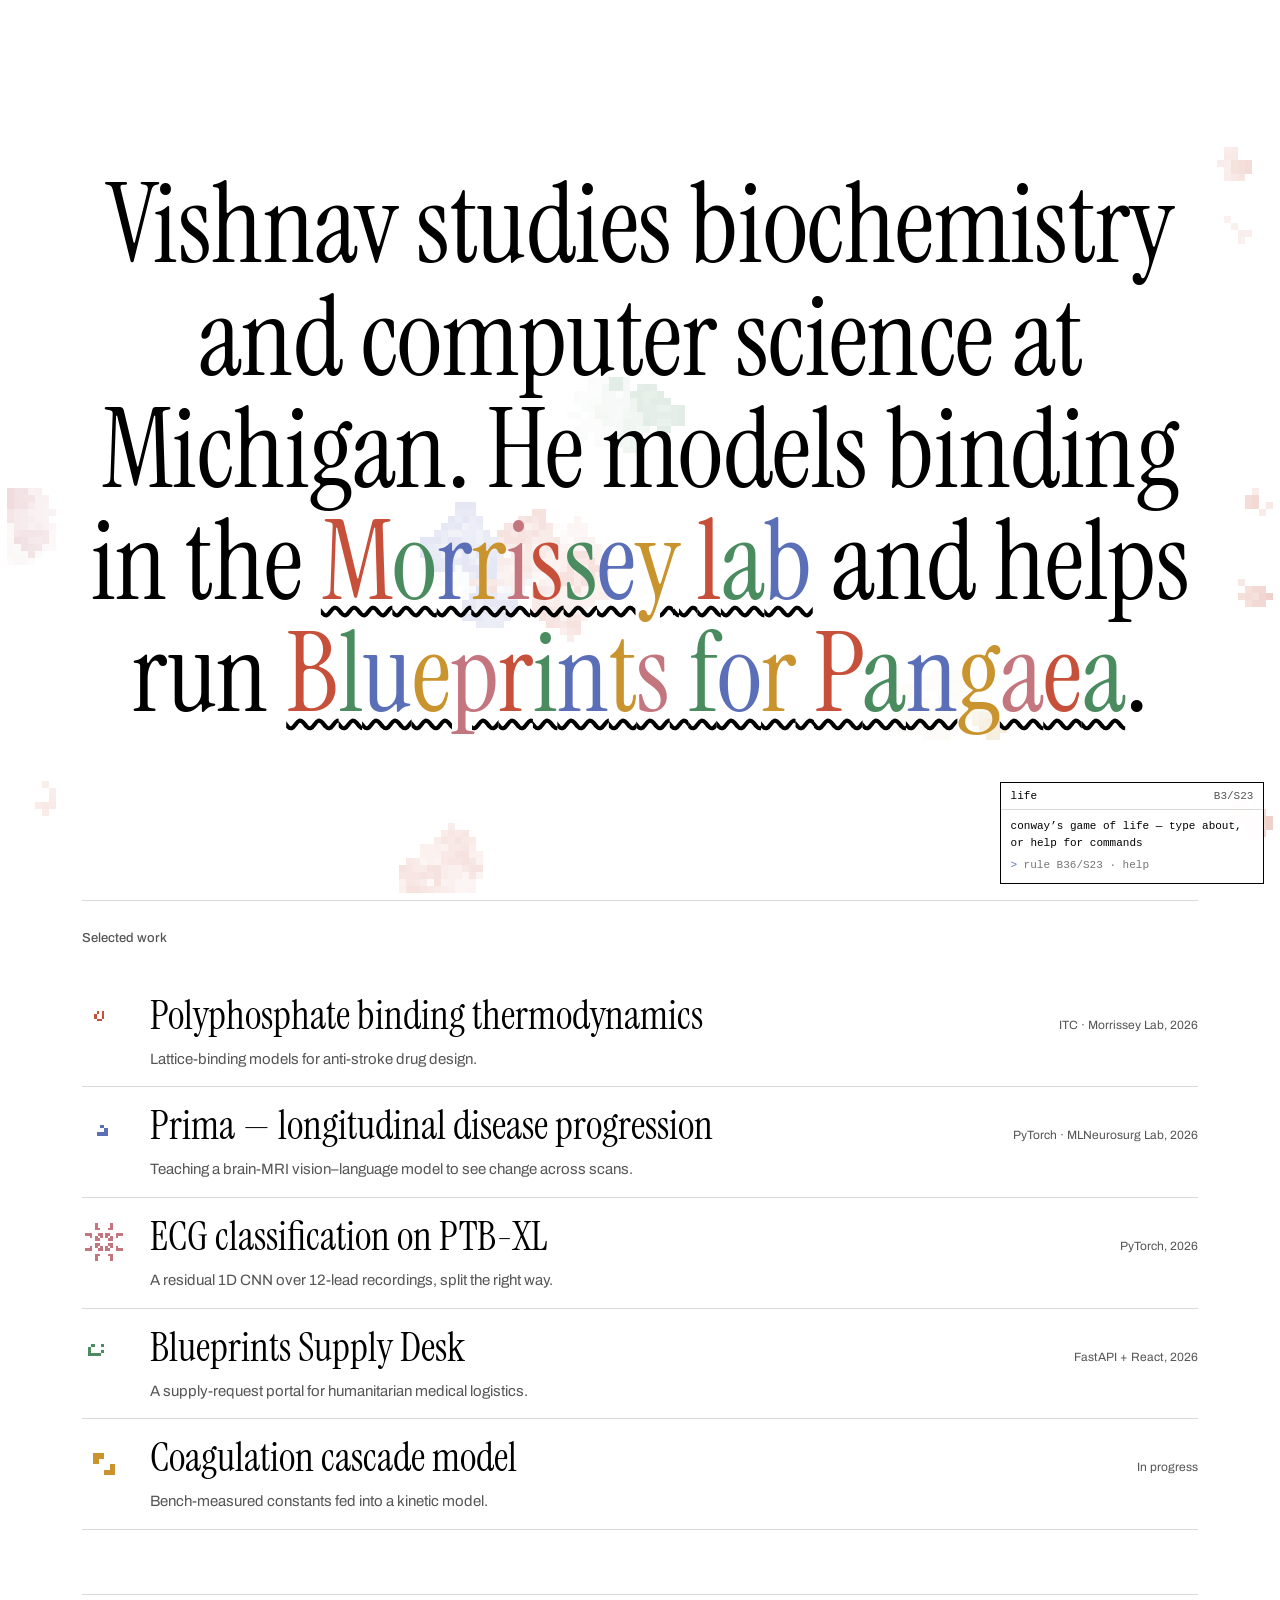
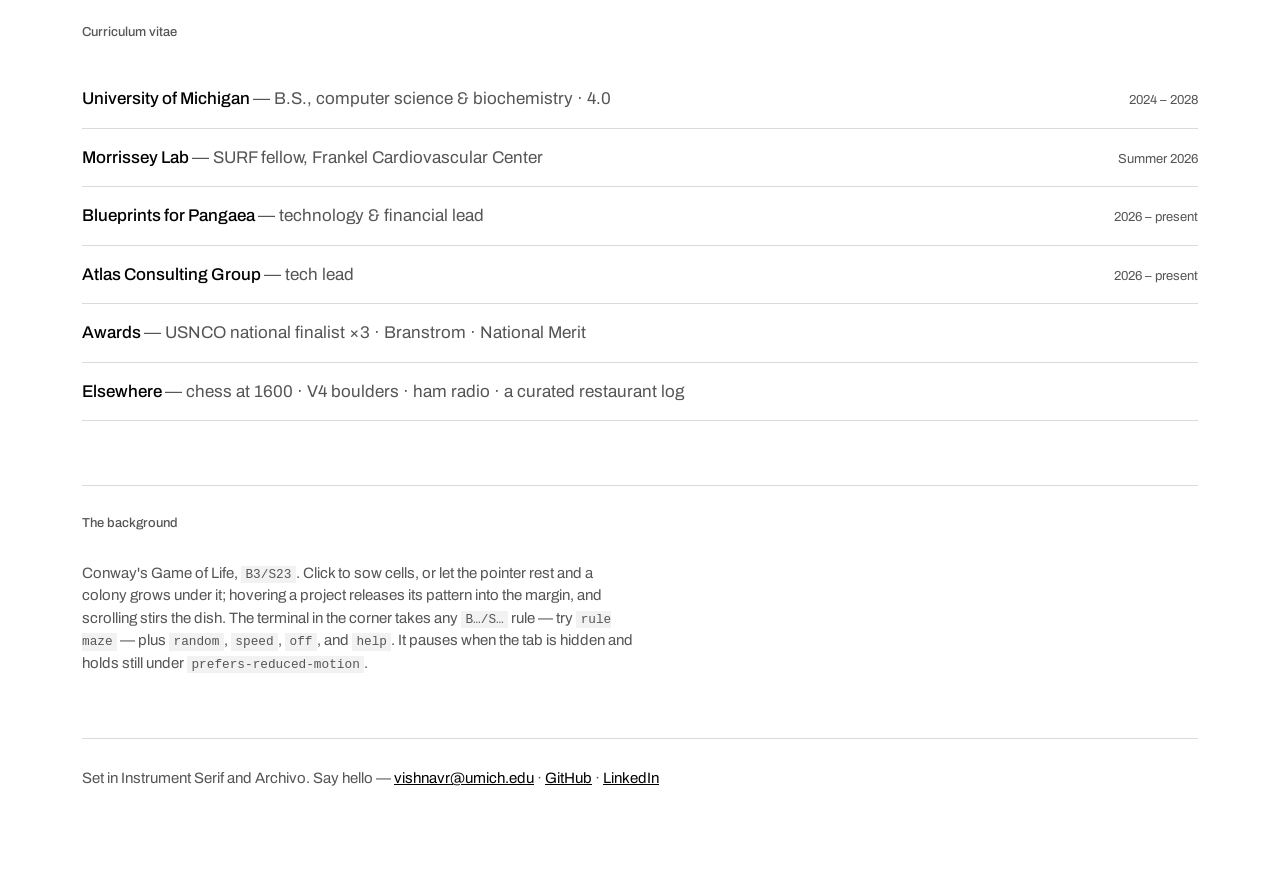
==== index.html @ e55a0949 "Added ✥ as browser icon" ====
<!DOCTYPE html>
<html lang="en">
<head>
<meta charset="utf-8">
<meta name="viewport" content="width=device-width, initial-scale=1">
<title>Vishnav Ramesh</title>
<link rel="icon" href="data:image/svg+xml,%3Csvg xmlns='http://www.w3.org/2000/svg' viewBox='0 0 100 100'%3E%3Ctext x='50' y='50' font-size='88' text-anchor='middle' dominant-baseline='central'%3E%E2%9C%A5%3C/text%3E%3C/svg%3E">
<link rel="preconnect" href="https://fonts.googleapis.com">
<link rel="preconnect" href="https://fonts.gstatic.com" crossorigin>
<link href="https://fonts.googleapis.com/css2?family=Instrument+Serif:ital@0;1&family=Archivo:wght@400;500;600&display=swap" rel="stylesheet">
<style>
  :root{
    --white:#FFFFFF;
    --black:#000000;
    --grey:#555555;
    --rule:#DADADA;

    --c1:#C7503A;
    --c2:#4A8B5F;
    --c3:#5B6FB8;
    --c4:#C9932E;
    --c5:#C4767E;

    --serif:"Instrument Serif",Georgia,serif;
    --sans:"Archivo",Helvetica,Arial,sans-serif;
  }

  *{box-sizing:border-box}
  html{
    -webkit-text-size-adjust:100%;
    scrollbar-width:none;          /* firefox */
    -ms-overflow-style:none;       /* old edge */
  }
  html::-webkit-scrollbar{display:none}  /* chrome, safari */

  body{
    margin:0;
    background:var(--white);
    color:var(--black);
    font-family:var(--sans);
    font-size:16px;
    line-height:1.5;
    -webkit-font-smoothing:antialiased;
  }

  /* game-of-life layer */
  #life{
    position:fixed;
    inset:0;
    width:100%;
    height:100%;
    z-index:0;
    pointer-events:none;
    display:block;
  }

  /* ---------- rule terminal ---------- */
  #term{
    position:fixed;
    right:1rem;
    bottom:1rem;
    z-index:2;
    width:min(16.5rem,calc(100vw - 2rem));
    background:rgba(255,255,255,.94);
    border:1px solid var(--black);
    font-family:ui-monospace,Menlo,Consolas,monospace;
    font-size:.6875rem;
    line-height:1.5;
  }
  #term .tbar{
    display:flex;justify-content:space-between;align-items:center;
    padding:.3rem .6rem;
    border-bottom:1px solid var(--rule);
    color:var(--grey);
    cursor:pointer;
    user-select:none;
  }
  #term .tbar b{font-weight:500;color:var(--black)}
  #term .tbody{padding:.5rem .6rem .6rem}
  #term.min .tbody{display:none}
  #tlog{margin:0 0 .35rem;max-height:6rem;overflow-y:auto;white-space:pre-wrap;word-break:break-word}
  #tlog .in{color:var(--grey)}
  #tlog .err{color:var(--c1)}
  #tlog .ok{color:var(--c2)}
  #term .tline{display:flex;gap:.4rem;align-items:baseline}
  #term .tline .ps{color:var(--c3);flex:none}
  #tin{
    flex:1;min-width:0;
    border:0;outline:0;background:transparent;
    font:inherit;color:var(--black);
    padding:0;
  }

  .wrap{
    position:relative;
    z-index:1;
    max-width:1180px;
    margin:0 auto;
    padding:0 2rem 6rem;
  }

  /* full-height hero: the bio sits centred, work arrives on scroll */
  .hero{
    min-height:100vh;
    min-height:100svh;
    display:flex;
    align-items:center;
    justify-content:center;
    text-align:center;
  }
  .hero .bio{margin:0;max-width:22ch}

  /* ---------- the big paragraph ---------- */

  .bio{
    font-family:var(--serif);
    font-weight:400;
    font-size:clamp(2.9rem,8.6vw,7.25rem);
    line-height:1.02;
    letter-spacing:-0.005em;
    margin:0 0 5rem;
    text-wrap:pretty;
  }

  .rainbow{
    text-decoration:underline;
    text-decoration-style:wavy;
    text-decoration-color:var(--black);
    text-decoration-thickness:from-font;
    text-underline-offset:0.06em;
    color:inherit;
  }
  .rainbow span:nth-child(5n+1){color:var(--c1)}
  .rainbow span:nth-child(5n+2){color:var(--c2)}
  .rainbow span:nth-child(5n+3){color:var(--c3)}
  .rainbow span:nth-child(5n+4){color:var(--c4)}
  .rainbow span:nth-child(5n+5){color:var(--c5)}

  /* ---------- sections ---------- */

  section{
    border-top:1px solid var(--rule);
    padding-top:1.75rem;
    margin-bottom:4rem;
  }
  h2{
    font-weight:500;
    font-size:.8125rem;
    color:var(--grey);
    margin:0 0 1.75rem;
  }

  .work{list-style:none;margin:0;padding:0}
  .work li{
    display:grid;
    grid-template-columns:auto 1fr auto;
    gap:.35rem 1.5rem;
    align-items:baseline;
    padding:1rem 0;
    border-bottom:1px solid var(--rule);
  }
  .glyph{
    grid-row:1/3;
    align-self:start;
    width:44px;height:44px;
    margin-top:.4rem;
    image-rendering:pixelated;
    image-rendering:crisp-edges;
  }
  .work a{
    font-family:var(--serif);
    font-size:clamp(1.5rem,3.4vw,2.5rem);
    line-height:1.12;
    color:var(--black);
    text-decoration:none;
  }
  .work a:hover,.work a:focus-visible{text-decoration:underline}
  .work .meta{font-size:.75rem;color:var(--grey);white-space:nowrap}
  .work p{
    grid-column:2/-1;
    max-width:58ch;
    margin:.3rem 0 0;
    font-size:.9375rem;
    color:var(--grey);
  }

  /* ---------- cv ---------- */
  .cv{list-style:none;margin:0;padding:0}
  .cv li{
    display:grid;
    grid-template-columns:1fr auto;
    gap:.1rem 2rem;
    align-items:baseline;
    padding:1rem 0;
    border-bottom:1px solid var(--rule);
  }
  .cv .org{font-size:1.0625rem;font-weight:500}
  .cv .org a{color:var(--black);text-decoration:none}
  .cv .org a:hover,.cv .org a:focus-visible{text-decoration:underline}
  .cv .org em{font-style:normal;font-weight:400;color:var(--grey)}
  .cv .when{font-size:.8125rem;color:var(--grey);white-space:nowrap}
  .cv p{
    grid-column:1/-1;
    max-width:58ch;
    margin:.2rem 0 0;
    font-size:.875rem;
    color:var(--grey);
  }

  .prose{max-width:62ch;margin:1.75rem 0 0;color:var(--grey);font-size:.9375rem}
  .prose p{margin:0 0 .9rem}
  .prose code{
    font-family:ui-monospace,Menlo,Consolas,monospace;
    font-size:.85em;background:rgba(0,0,0,.05);padding:.1em .35em;
  }
  .prose strong{color:var(--black);font-weight:500}

  footer{border-top:1px solid var(--rule);padding-top:1.75rem;font-size:.9375rem;color:var(--grey)}
  footer a{color:var(--black)}
  a:focus-visible{outline:2px solid var(--c3);outline-offset:3px}

  @media (max-width:640px){
    .wrap{padding:2.25rem 1.15rem 4rem}
    .work li{grid-template-columns:auto 1fr}
    .glyph{width:36px;height:36px}
    .cv li{grid-template-columns:1fr}
  }
</style>
</head>
<body>

<canvas id="life" aria-hidden="true"></canvas>

<div id="term" role="group" aria-label="Game of Life rule terminal">
  <div class="tbar" id="tbar" title="collapse / expand"><b>life</b><span id="trule">B3/S23</span></div>
  <div class="tbody">
    <div id="tlog" aria-live="polite"></div>
    <div class="tline">
      <span class="ps">&gt;</span>
      <input id="tin" type="text" autocomplete="off" spellcheck="false"
             aria-label="Enter a rule, e.g. B3/S23, or type help" placeholder="rule B36/S23 · help">
    </div>
  </div>
</div>

<div class="wrap">

  <div class="hero">
    <p class="bio">
      Vishnav studies biochemistry and computer science at Michigan.
      He models binding in the
      <a class="rainbow" href="https://tf7.org/" aria-label="Morrissey lab">Morrissey lab</a>
      and helps run
      <a class="rainbow" href="https://www.blueprintsforpangaea.org/" aria-label="Blueprints for Pangaea">Blueprints for Pangaea</a>.
    </p>
  </div>

  <section>
    <h2>Selected work</h2>
    <ul class="work">
      <li>
        <canvas class="glyph" data-pattern="rpentomino" data-color="0" aria-hidden="true"></canvas>
        <a href="#">Polyphosphate binding thermodynamics</a>
        <span class="meta">ITC · Morrissey Lab, 2026</span>
        <p>Lattice-binding models for anti-stroke drug design.</p>
      </li>
      <li>
        <canvas class="glyph" data-pattern="glider" data-color="2" aria-hidden="true"></canvas>
        <a href="#">Prima — longitudinal disease progression</a>
        <span class="meta">PyTorch · MLNeurosurg Lab, 2026</span>
        <p>Teaching a brain-MRI vision–language model to see change across scans.</p>
      </li>
      <li>
        <canvas class="glyph" data-pattern="pulsar" data-color="4" aria-hidden="true"></canvas>
        <a href="#">ECG classification on PTB-XL</a>
        <span class="meta">PyTorch, 2026</span>
        <p>A residual 1D CNN over 12-lead recordings, split the right way.</p>
      </li>
      <li>
        <canvas class="glyph" data-pattern="lwss" data-color="1" aria-hidden="true"></canvas>
        <a href="#">Blueprints Supply Desk</a>
        <span class="meta">FastAPI + React, 2026</span>
        <p>A supply-request portal for humanitarian medical logistics.</p>
      </li>
      <li>
        <canvas class="glyph" data-pattern="beacon" data-color="3" aria-hidden="true"></canvas>
        <a href="#">Coagulation cascade model</a>
        <span class="meta">In progress</span>
        <p>Bench-measured constants fed into a kinetic model.</p>
      </li>
    </ul>
  </section>

  <section>
    <h2>Curriculum vitae</h2>
    <ul class="cv">
      <li>
        <span class="org">University of Michigan <em>— B.S., computer science &amp; biochemistry · 4.0</em></span>
        <span class="when">2024 – 2028</span>
      </li>
      <li>
        <span class="org"><a href="https://tf7.org/">Morrissey Lab</a> <em>— SURF fellow, Frankel Cardiovascular Center</em></span>
        <span class="when">Summer 2026</span>
      </li>
      <li>
        <span class="org"><a href="https://www.blueprintsforpangaea.org/">Blueprints for Pangaea</a> <em>— technology &amp; financial lead</em></span>
        <span class="when">2026 – present</span>
      </li>
      <li>
        <span class="org">Atlas Consulting Group <em>— tech lead</em></span>
        <span class="when">2026 – present</span>
      </li>
      <li>
        <span class="org">Awards <em>— USNCO national finalist ×3 · Branstrom · National Merit</em></span>
        <span class="when"></span>
      </li>
      <li>
        <span class="org">Elsewhere <em>— chess at 1600 · V4 boulders · ham radio · a curated restaurant log</em></span>
        <span class="when"></span>
      </li>
    </ul>
  </section>

  <section>
    <h2>The background</h2>
    <div class="prose">
      <p>
        Conway's Game of Life, <code>B3/S23</code>. Click to sow cells, or
        let the pointer rest and a colony grows under it; hovering a
        project releases its pattern into the margin, and scrolling stirs
        the dish. The terminal in the corner takes any
        <code>B&hellip;/S&hellip;</code> rule — try <code>rule maze</code> —
        plus <code>random</code>, <code>speed</code>, <code>off</code>,
        and <code>help</code>. It pauses when the tab is hidden and holds
        still under <code>prefers-reduced-motion</code>.
      </p>
    </div>
  </section>

  <footer>
    Set in Instrument Serif and Archivo. Say hello —
    <a href="mailto:vishnavr@umich.edu">vishnavr@umich.edu</a> ·
    <a href="https://github.com/VishnavRamesh">GitHub</a> ·
    <a href="https://linkedin.com/in/vishnavramesh">LinkedIn</a>
  </footer>

</div>

<script>
  /* per-letter colouring, screen-reader safe */
  document.querySelectorAll('.rainbow').forEach(function (el) {
    var text = el.textContent.trim().replace(/\s+/g, ' ');
    if (!el.getAttribute('aria-label')) el.setAttribute('aria-label', text);
    var frag = document.createDocumentFragment();
    for (var i = 0; i < text.length; i++) {
      var s = document.createElement('span');
      s.setAttribute('aria-hidden', 'true');
      s.textContent = text[i] === ' ' ? '\u00A0' : text[i];
      frag.appendChild(s);
    }
    el.textContent = '';
    el.appendChild(frag);
  });
</script>

<script>
(function () {
  var canvas = document.getElementById('life');
  var ctx = canvas.getContext('2d', { alpha: false });

  var PALETTE = [
    [199, 80, 58],   // brick
    [74, 139, 95],   // moss
    [91, 111, 184],  // dusty blue
    [201, 147, 46],  // ochre
    [196, 118, 126]  // rose
  ];

  var STRENGTH = 0.72;      // how far from white a live cell goes
  var FADE = 0.90;          // trail decay per generation
  var TARGET_CELLS = 26000; // caps CPU on big screens
  var GEN_MS = 90;          // ms per generation (speed command changes this)

  var reduce = window.matchMedia('(prefers-reduced-motion: reduce)').matches;

  // rule as bitmasks over neighbour counts 0–8
  var birth = 0, survive = 0, ruleName = 'B3/S23';
  function setRule(b, s, name) { birth = b; survive = s; ruleName = name; }
  setRule(1 << 3, (1 << 2) | (1 << 3), 'B3/S23');

  var W, H, N, cell;
  var grid, next, col, colNext, heat;   // heat = fading trail intensity
  var calm;                             // per-column dimming behind the text
  var off, octx, img, data;
  var colorIdx = 0, lastCycle = 0, pointerDown = false;
  var running = false, paused = false, bgOn = true, raf = 0, lastGen = 0, lastAmbient = 0;
  var lastInput = performance.now();    // idle → the dish settles
  var lastX = -1, lastY = -1, lastMoveT = 0, lastDwell = 0, overTerm = false, inPage = false;

  function alloc() {
    var w = window.innerWidth, h = window.innerHeight;
    cell = Math.max(7, Math.ceil(Math.sqrt((w * h) / TARGET_CELLS)));
    W = Math.ceil(w / cell); H = Math.ceil(h / cell); N = W * H;
    canvas.width = w; canvas.height = h;

    grid = new Uint8Array(N); next = new Uint8Array(N);
    col = new Uint8Array(N); colNext = new Uint8Array(N);
    heat = new Float32Array(N);

    off = document.createElement('canvas'); off.width = W; off.height = H;
    octx = off.getContext('2d');
    img = octx.createImageData(W, H); data = img.data;

    // calm zone: dim the sim behind the text column (plus a generous apron
    // past its edges, so the glyphs and titles sit on near-white),
    // full strength only out in the margins
    calm = new Float32Array(W);
    var colW = Math.min(w, 1180) + 340, left = (w - colW) / 2, right = left + colW, fade = 180;
    for (var cx = 0; cx < W; cx++) {
      var px = (cx + 0.5) * cell;
      var t = 0;
      if (px > left && px < right) {
        t = Math.min((px - left) / fade, (right - px) / fade, 1);
        t = t * t * (3 - 2 * t);
      }
      calm[cx] = 1 - t * 0.78;   // 22% of full strength behind the column — clicks still show
    }

    // a few opening colonies, one per colour
    for (var i = 0; i < 6; i++) {
      seed(Math.random() * W, Math.random() * H, 5, i % PALETTE.length, 0.55);
    }
  }

  function seed(cx, cy, r, ci, density) {
    var r2 = r * r;
    var x0 = Math.max(1, Math.floor(cx - r)), x1 = Math.min(W - 2, Math.ceil(cx + r));
    var y0 = Math.max(1, Math.floor(cy - r)), y1 = Math.min(H - 2, Math.ceil(cy + r));
    for (var y = y0; y <= y1; y++) {
      for (var x = x0; x <= x1; x++) {
        var dx = x - cx, dy = y - cy;
        if (dx * dx + dy * dy <= r2 && Math.random() < density) {
          var i = y * W + x;
          grid[i] = 1; col[i] = ci; heat[i] = 1;
        }
      }
    }
  }

  function randomize(density) {
    for (var i = 0; i < N; i++) {
      if (Math.random() < density) {
        grid[i] = 1; col[i] = (Math.random() * PALETTE.length) | 0; heat[i] = 1;
      } else {
        grid[i] = 0;
      }
    }
  }

  function clearGrid() {
    grid.fill(0); heat.fill(0);
  }

  function step() {
    var x, y, i, n;
    for (y = 1; y < H - 1; y++) {
      for (x = 1; x < W - 1; x++) {
        i = y * W + x;
        n = grid[i - 1] + grid[i + 1] + grid[i - W] + grid[i + W]
          + grid[i - W - 1] + grid[i - W + 1] + grid[i + W - 1] + grid[i + W + 1];

        if (grid[i]) {
          next[i] = (survive >> n) & 1;
          colNext[i] = col[i];
        } else if ((birth >> n) & 1) {
          next[i] = 1;
          // newborn inherits a live neighbour's colour (first found, rotating start)
          var c = col[i];
          if (grid[i - 1]) c = col[i - 1];
          else if (grid[i + 1]) c = col[i + 1];
          else if (grid[i - W]) c = col[i - W];
          else if (grid[i + W]) c = col[i + W];
          else if (grid[i - W - 1]) c = col[i - W - 1];
          else if (grid[i - W + 1]) c = col[i - W + 1];
          else if (grid[i + W - 1]) c = col[i + W - 1];
          else if (grid[i + W + 1]) c = col[i + W + 1];
          colNext[i] = c;
        } else {
          next[i] = 0;
          colNext[i] = col[i];
        }
      }
    }
    var t;
    t = grid; grid = next; next = t;
    t = col; col = colNext; colNext = t;
    for (var k = 0; k < N; k++) heat[k] = grid[k] ? 1 : heat[k] * FADE;
  }

  function render() {
    for (var i = 0, p = 0, x = 0; i < N; i++, p += 4, x++) {
      if (x === W) x = 0;
      var s = heat[i];
      s = (s < 0.04 ? 0 : s) * STRENGTH * calm[x];
      var c = PALETTE[col[i]];
      data[p]     = 255 + (c[0] - 255) * s;
      data[p + 1] = 255 + (c[1] - 255) * s;
      data[p + 2] = 255 + (c[2] - 255) * s;
      data[p + 3] = 255;
    }
    octx.putImageData(img, 0, 0);
    ctx.imageSmoothingEnabled = false;
    ctx.drawImage(off, 0, 0, canvas.width, canvas.height);
  }

  function loop(now) {
    if (!running) return;
    // hover-dwell: pointer resting in one spot sows a small colony
    if (inPage && !overTerm && !reduce && bgOn && lastX >= 0 &&
        now - lastMoveT > 650 && now - lastDwell > 900) {
      lastDwell = now;
      seed(lastX / cell, lastY / cell, 2.6, colorIdx, 0.55);
      lastInput = now;
    }

    if (now - lastGen >= GEN_MS) {
      lastGen = now;
      if (!paused) {
        step();
        // ambient reseeding only while someone is actually around;
        // after ~30s idle the dish settles into still lifes and gliders
        if (now - lastAmbient > 7000 && now - lastInput < 30000) {
          lastAmbient = now;
          seed(Math.random() * W, Math.random() * H, 4, colorIdx, 0.55);
          colorIdx = (colorIdx + 1) % PALETTE.length;
        }
      }
      render();
    }
    raf = requestAnimationFrame(loop);
  }

  function start() {
    if (running || reduce || !bgOn) return;
    running = true; raf = requestAnimationFrame(loop);
  }
  function stop() { running = false; cancelAnimationFrame(raf); }

  function still() {
    for (var i = 0; i < 300; i++) step();
    render();
  }

  // ---------- pointer interaction ----------
  // moving the pointer sows nothing; cells appear on click, while dragging,
  // or when the pointer rests in one place (dwell, handled in loop)
  window.addEventListener('pointermove', function (e) {
    var now = performance.now();
    inPage = true;
    overTerm = !!(e.target.closest && e.target.closest('#term'));
    var moved = Math.abs(e.clientX - lastX) > 24 || Math.abs(e.clientY - lastY) > 24;
    if (moved) { lastX = e.clientX; lastY = e.clientY; lastMoveT = now; }
    if (reduce || !bgOn) return;
    if (pointerDown) {
      if (now - lastCycle > 1800) { colorIdx = (colorIdx + 1) % PALETTE.length; lastCycle = now; }
      seed(e.clientX / cell, e.clientY / cell, 3.2, colorIdx, 0.5);
      lastInput = now;
    }
  }, { passive: true });

  window.addEventListener('pointerdown', function (e) {
    if (e.target.closest && e.target.closest('#term')) return;
    pointerDown = true;
    lastInput = lastCycle = performance.now();
    if (reduce || !bgOn) return;
    colorIdx = (colorIdx + 1) % PALETTE.length;
    seed(e.clientX / cell, e.clientY / cell, 4, colorIdx, 0.6);
  }, { passive: true });
  window.addEventListener('pointerup', function () { pointerDown = false; }, { passive: true });
  window.addEventListener('pointercancel', function () { pointerDown = false; }, { passive: true });
  document.addEventListener('pointerleave', function () { inPage = false; }, { passive: true });

  // scrolling stirs the dish: every ~140px of travel sows a couple of
  // colonies in the margins, so moving through the page leaves a wake
  var lastSY = window.scrollY, scrollAcc = 0;
  window.addEventListener('scroll', function () {
    var dy = window.scrollY - lastSY;
    lastSY = window.scrollY;
    if (reduce || !bgOn) return;
    scrollAcc += Math.abs(dy);
    if (scrollAcc < 140) return;
    scrollAcc = 0;
    lastInput = performance.now();
    var w = canvas.width, m = (w - Math.min(w, 1180)) / 2;
    for (var s = 0; s < 2; s++) {
      var leftSide = Math.random() < 0.5;
      var span = Math.max(50, m * 0.5);   // outer half of the margin, past the calm apron
      var x = leftSide ? 10 + Math.random() * span : w - 10 - Math.random() * span;
      seed(x / cell, Math.random() * canvas.height / cell, 2.2, colorIdx, 0.5);
    }
    if (Math.random() < 0.25) colorIdx = (colorIdx + 1) % PALETTE.length;
  }, { passive: true });

  document.addEventListener('visibilitychange', function () {
    if (document.hidden) stop(); else start();
  });

  var lastW = 0, lastH = 0, rt;
  window.addEventListener('resize', function () {
    clearTimeout(rt);
    rt = setTimeout(function () {
      var w = window.innerWidth, h = window.innerHeight;
      // ignore mobile address-bar jitter
      if (Math.abs(w - lastW) < 4 && Math.abs(h - lastH) < 160) return;
      lastW = w; lastH = h;
      alloc();
      if (reduce) still();
    }, 150);
  });

  // ---------- terminal ----------
  var term = document.getElementById('term');
  var tbar = document.getElementById('tbar');
  var tlog = document.getElementById('tlog');
  var tin = document.getElementById('tin');
  var trule = document.getElementById('trule');

  function log(msg, cls) {
    var d = document.createElement('div');
    if (cls) d.className = cls;
    d.textContent = msg;
    tlog.appendChild(d);
    while (tlog.children.length > 40) tlog.removeChild(tlog.firstChild);
    tlog.scrollTop = tlog.scrollHeight;
  }

  // accepts "B3/S23", "b36/s23", "3/23" (S/B Life-style), or bare "B2/S"
  function parseRule(str) {
    var m = /^b(\d*)\/s(\d*)$/i.exec(str) ;
    var bs, ss;
    if (m) { bs = m[1]; ss = m[2]; }
    else {
      m = /^(\d*)\/(\d*)$/.exec(str); // survival/birth shorthand, e.g. 23/3
      if (!m) return null;
      ss = m[1]; bs = m[2];
    }
    if (!bs && !ss) return null;
    var b = 0, s = 0, i;
    for (i = 0; i < bs.length; i++) b |= 1 << +bs[i];
    for (i = 0; i < ss.length; i++) s |= 1 << +ss[i];
    if (b & 1) return null; // B0 would flood instantly; politely refuse
    return { b: b, s: s, name: 'B' + bs + '/S' + ss.toUpperCase() };
  }

  var KNOWN = {
    life: 'B3/S23', conway: 'B3/S23', highlife: 'B36/S23',
    seeds: 'B2/S', maze: 'B3/S12345', mazectric: 'B3/S1234',
    daynight: 'B3678/S34678', 'day&night': 'B3678/S34678',
    coral: 'B3/S45678', anneal: 'B4678/S35678', diamoeba: 'B35678/S5678',
    '2x2': 'B36/S125', move: 'B368/S245', stains: 'B3678/S235678'
  };

  function run(input) {
    var parts = input.trim().split(/\s+/);
    var cmd = (parts[0] || '').toLowerCase();
    if (!cmd) return;
    lastInput = performance.now();
    log('> ' + input, 'in');

    if (cmd === 'help') {
      log('about         what is this background?');
      log('rule B3/S23   set birth/survival counts');
      log('rule highlife named: ' + Object.keys(KNOWN).slice(0, 8).join(', ') + ', …');
      log('random [0-1]  fill grid at density (default .3)');
      log('clear         wipe the grid');
      log('pause / play  freeze / resume');
      log('speed [ms]    per generation, e.g. speed 40');
      log('off / on      background away / back');
      return;
    }
    if (cmd === 'about' || cmd === 'info') {
      log('conway’s game of life (1970): each cell looks at its');
      log('eight neighbours. dead + exactly 3 alive → born; alive');
      log('with 2 or 3 → survives; otherwise it dies. B3/S23.');
      log('that rule alone gives gliders, guns, and a computer.');
      log('click (or rest your pointer) to sow cells — newborns');
      log('inherit their parents’ colour, so colonies keep their shade.');
      log('try: rule highlife · rule maze · random .4 · speed 40');
      return;
    }
    if (cmd === 'off') {
      bgOn = false; stop();
      clearGrid();
      ctx.fillStyle = '#fff'; ctx.fillRect(0, 0, canvas.width, canvas.height);
      log('background off — type on to bring it back', 'ok');
      return;
    }
    if (cmd === 'on') {
      if (!bgOn) {
        bgOn = true;
        for (var si = 0; si < 6; si++) seed(Math.random() * W, Math.random() * H, 5, si % PALETTE.length, 0.55);
        if (reduce) still(); else start();
      }
      log('background on', 'ok');
      return;
    }
    if (cmd === 'rule') {
      var arg = (parts[1] || '').toLowerCase();
      var spec = KNOWN[arg] || parts[1] || '';
      var r = parseRule(spec);
      if (!r) { log('cannot parse "' + (parts[1] || '') + '" — try B3/S23 (no B0)', 'err'); return; }
      setRule(r.b, r.s, r.name);
      trule.textContent = ruleName;
      log('rule set to ' + ruleName + (KNOWN[arg] ? ' (' + arg + ')' : ''), 'ok');
      if (reduce) still();
      return;
    }
    // bare rulestring works too: "B36/S23"
    var direct = parseRule(cmd);
    if (direct) { run('rule ' + cmd); tlog.removeChild(tlog.lastChild.previousSibling); return; }

    if (cmd === 'random') {
      var d = Math.min(0.9, Math.max(0.01, parseFloat(parts[1]) || 0.3));
      randomize(d);
      log('randomised at ' + d, 'ok');
      if (reduce) { render(); }
      return;
    }
    if (cmd === 'clear') { clearGrid(); render(); log('cleared', 'ok'); return; }
    if (cmd === 'pause') { paused = true; log('paused — the pointer still sows', 'ok'); return; }
    if (cmd === 'play' || cmd === 'resume') { paused = false; log('running', 'ok'); return; }
    if (cmd === 'speed') {
      var ms = Math.min(1000, Math.max(16, parseInt(parts[1], 10) || 90));
      GEN_MS = ms;
      log(ms + ' ms per generation', 'ok');
      return;
    }
    log('unknown: ' + cmd + ' — try help', 'err');
  }

  tin.addEventListener('keydown', function (e) {
    if (e.key === 'Enter') { run(tin.value); tin.value = ''; }
  });
  tbar.addEventListener('click', function () { term.classList.toggle('min'); });
  log('conway’s game of life — type about, or help for commands');

  // let the project rows stamp their patterns into the dish
  window.lifeBG = {
    stamp: function (cells, ci, clientX, clientY) {
      if (reduce || !bgOn) return;
      var cx = Math.round(clientX / cell), cy = Math.round(clientY / cell);
      for (var k = 0; k < cells.length; k++) {
        var x = cx + cells[k][0], y = cy + cells[k][1];
        if (x > 0 && x < W - 1 && y > 0 && y < H - 1) {
          var i = y * W + x;
          grid[i] = 1; col[i] = ci; heat[i] = 1;
        }
      }
      lastInput = performance.now();
    }
  };

  lastW = window.innerWidth; lastH = window.innerHeight;
  alloc();
  if (reduce) still(); else start();
})();
</script>

<script>
/* project glyphs: each work item gets its own little Life, B3/S23 on a torus */
(function () {
  var PALETTE = ['#C7503A', '#4A8B5F', '#5B6FB8', '#C9932E', '#C4767E'];
  var reduce = window.matchMedia('(prefers-reduced-motion: reduce)').matches;

  // pulsar built from its symmetry rather than typed out
  var pulsar = [];
  [2, 3, 4, 8, 9, 10].forEach(function (a) {
    [0, 5, 7, 12].forEach(function (b) { pulsar.push([a, b], [b, a]); });
  });

  var PATTERNS = {
    glider:     { size: 12, cells: [[1,0],[2,1],[0,2],[1,2],[2,2]] },
    lwss:       { size: 14, cells: [[1,0],[4,0],[0,1],[0,2],[4,2],[0,3],[1,3],[2,3],[3,3]] },
    pulsar:     { size: 17, cells: pulsar, offset: 2 },
    rpentomino: { size: 18, cells: [[1,0],[2,0],[0,1],[1,1],[1,2]], reset: 70 },
    beacon:     { size: 8,  cells: [[0,0],[1,0],[0,1],[3,2],[2,3],[3,3]], offset: 2 }
  };

  var glyphs = [];

  document.querySelectorAll('canvas.glyph').forEach(function (cv) {
    var spec = PATTERNS[cv.dataset.pattern];
    if (!spec) return;
    var S = spec.size;
    cv.width = S; cv.height = S;
    var g = {
      ctx: cv.getContext('2d'),
      S: S,
      grid: new Uint8Array(S * S),
      next: new Uint8Array(S * S),
      color: PALETTE[+cv.dataset.color || 0],
      spec: spec,
      gen: 0
    };
    plant(g);
    draw(g);
    glyphs.push(g);

    // hovering a project row releases its pattern into the margin;
    // clicking the glyph fires a salvo of three
    var ci = +cv.dataset.color || 0;
    var li = cv.closest('li');
    var lastStamp = 0;

    function spot(jitter) {
      var r = li.getBoundingClientRect();
      // aim for the outer edge of the screen, past the widened calm apron
      var x = r.left > 100 ? Math.max(24, r.left - r.left * 0.75) :
              window.innerWidth - r.right > 100 ? window.innerWidth - 40 - (window.innerWidth - r.right) * 0.5 : r.left + 30;
      return {
        x: x + (Math.random() - 0.5) * jitter,
        y: r.top + r.height / 2 + (Math.random() - 0.5) * jitter
      };
    }
    function release() {
      if (!window.lifeBG) return;
      var p = spot(60);
      window.lifeBG.stamp(spec.cells, ci, p.x, p.y);
    }

    li.addEventListener('pointerenter', function () {
      var now = performance.now();
      if (now - lastStamp < 1500) return;
      lastStamp = now;
      release();
    });
    cv.style.cursor = 'pointer';
    cv.title = 'release into the background';
    cv.addEventListener('click', function (e) {
      e.stopPropagation();
      release();
      setTimeout(release, 220);
      setTimeout(release, 440);
    });
  });

  function plant(g) {
    g.grid.fill(0);
    var off = g.spec.offset || Math.floor((g.S - 5) / 2);
    g.spec.cells.forEach(function (c) {
      g.grid[(c[1] + off) * g.S + (c[0] + off)] = 1;
    });
    g.gen = 0;
  }

  function step(g) {
    var S = g.S, grid = g.grid, next = g.next;
    for (var y = 0; y < S; y++) {
      for (var x = 0; x < S; x++) {
        var xm = (x + S - 1) % S, xp = (x + 1) % S;
        var ym = (y + S - 1) % S, yp = (y + 1) % S;
        var n = grid[ym * S + xm] + grid[ym * S + x] + grid[ym * S + xp]
              + grid[y  * S + xm]                    + grid[y  * S + xp]
              + grid[yp * S + xm] + grid[yp * S + x] + grid[yp * S + xp];
        var i = y * S + x;
        next[i] = grid[i] ? (n === 2 || n === 3 ? 1 : 0) : (n === 3 ? 1 : 0);
      }
    }
    g.next = grid; g.grid = next;
    g.gen++;
    if (g.spec.reset && g.gen >= g.spec.reset) plant(g);
  }

  function draw(g) {
    var S = g.S;
    g.ctx.clearRect(0, 0, S, S);
    g.ctx.fillStyle = g.color;
    for (var y = 0; y < S; y++) {
      for (var x = 0; x < S; x++) {
        if (g.grid[y * S + x]) g.ctx.fillRect(x, y, 1, 1);
      }
    }
  }

  if (!reduce && glyphs.length) {
    setInterval(function () {
      if (document.hidden) return;
      glyphs.forEach(function (g) { step(g); draw(g); });
    }, 420);
  }
})();
</script>
</body>
</html>
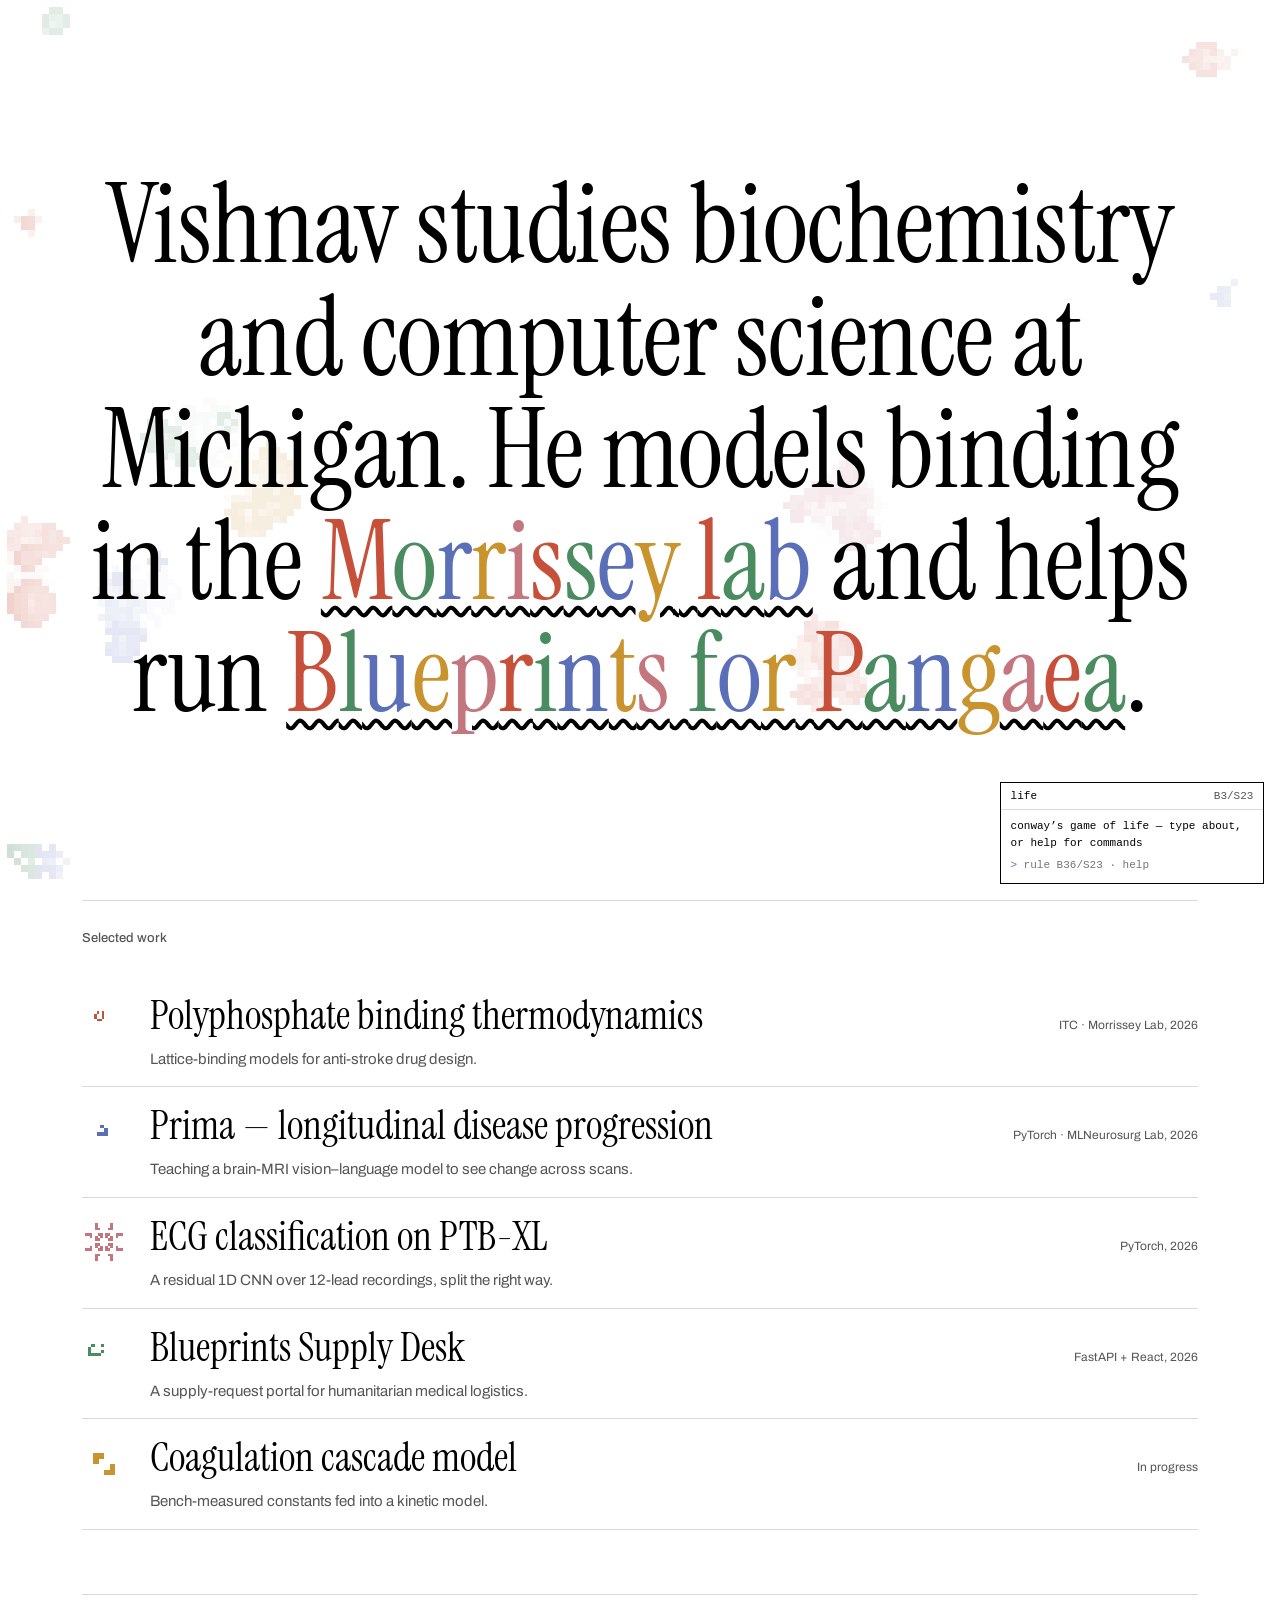
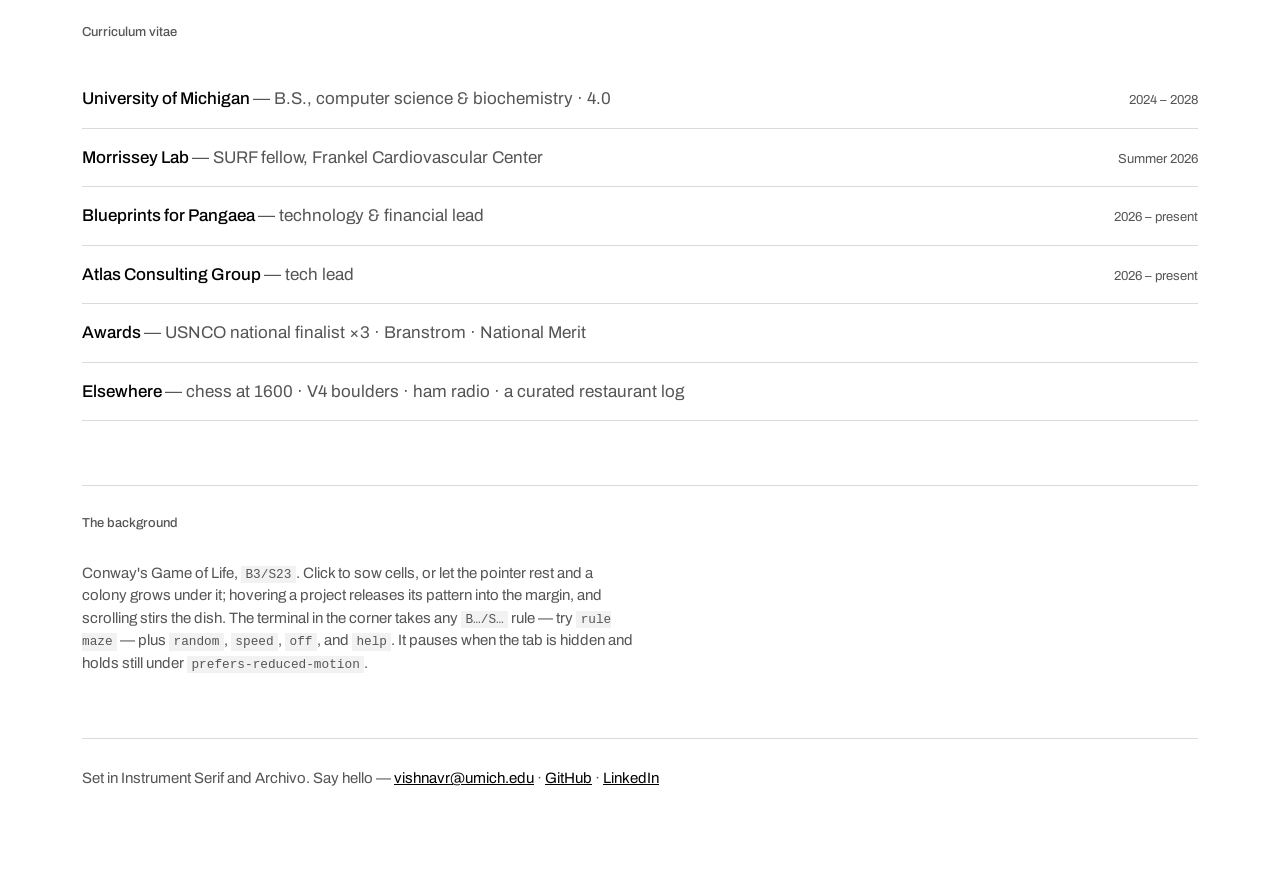
==== commit 9108db1d: "changed it to this 👾" ====
--- a/index.html
+++ b/index.html
@@ -4,7 +4,7 @@
 <meta charset="utf-8">
 <meta name="viewport" content="width=device-width, initial-scale=1">
 <title>Vishnav Ramesh</title>
-<link rel="icon" href="data:image/svg+xml,%3Csvg xmlns='http://www.w3.org/2000/svg' viewBox='0 0 100 100'%3E%3Ctext x='50' y='50' font-size='88' text-anchor='middle' dominant-baseline='central'%3E%E2%9C%A5%3C/text%3E%3C/svg%3E">
+<link rel="icon" href="data:image/svg+xml,%3Csvg xmlns='http://www.w3.org/2000/svg' viewBox='0 0 100 100'%3E%3Ctext x='50' y='50' font-size='88' text-anchor='middle' dominant-baseline='central'%3E%F0%9F%91%BE%3C/text%3E%3C/svg%3E">
 <link rel="preconnect" href="https://fonts.googleapis.com">
 <link rel="preconnect" href="https://fonts.gstatic.com" crossorigin>
 <link href="https://fonts.googleapis.com/css2?family=Instrument+Serif:ital@0;1&family=Archivo:wght@400;500;600&display=swap" rel="stylesheet">
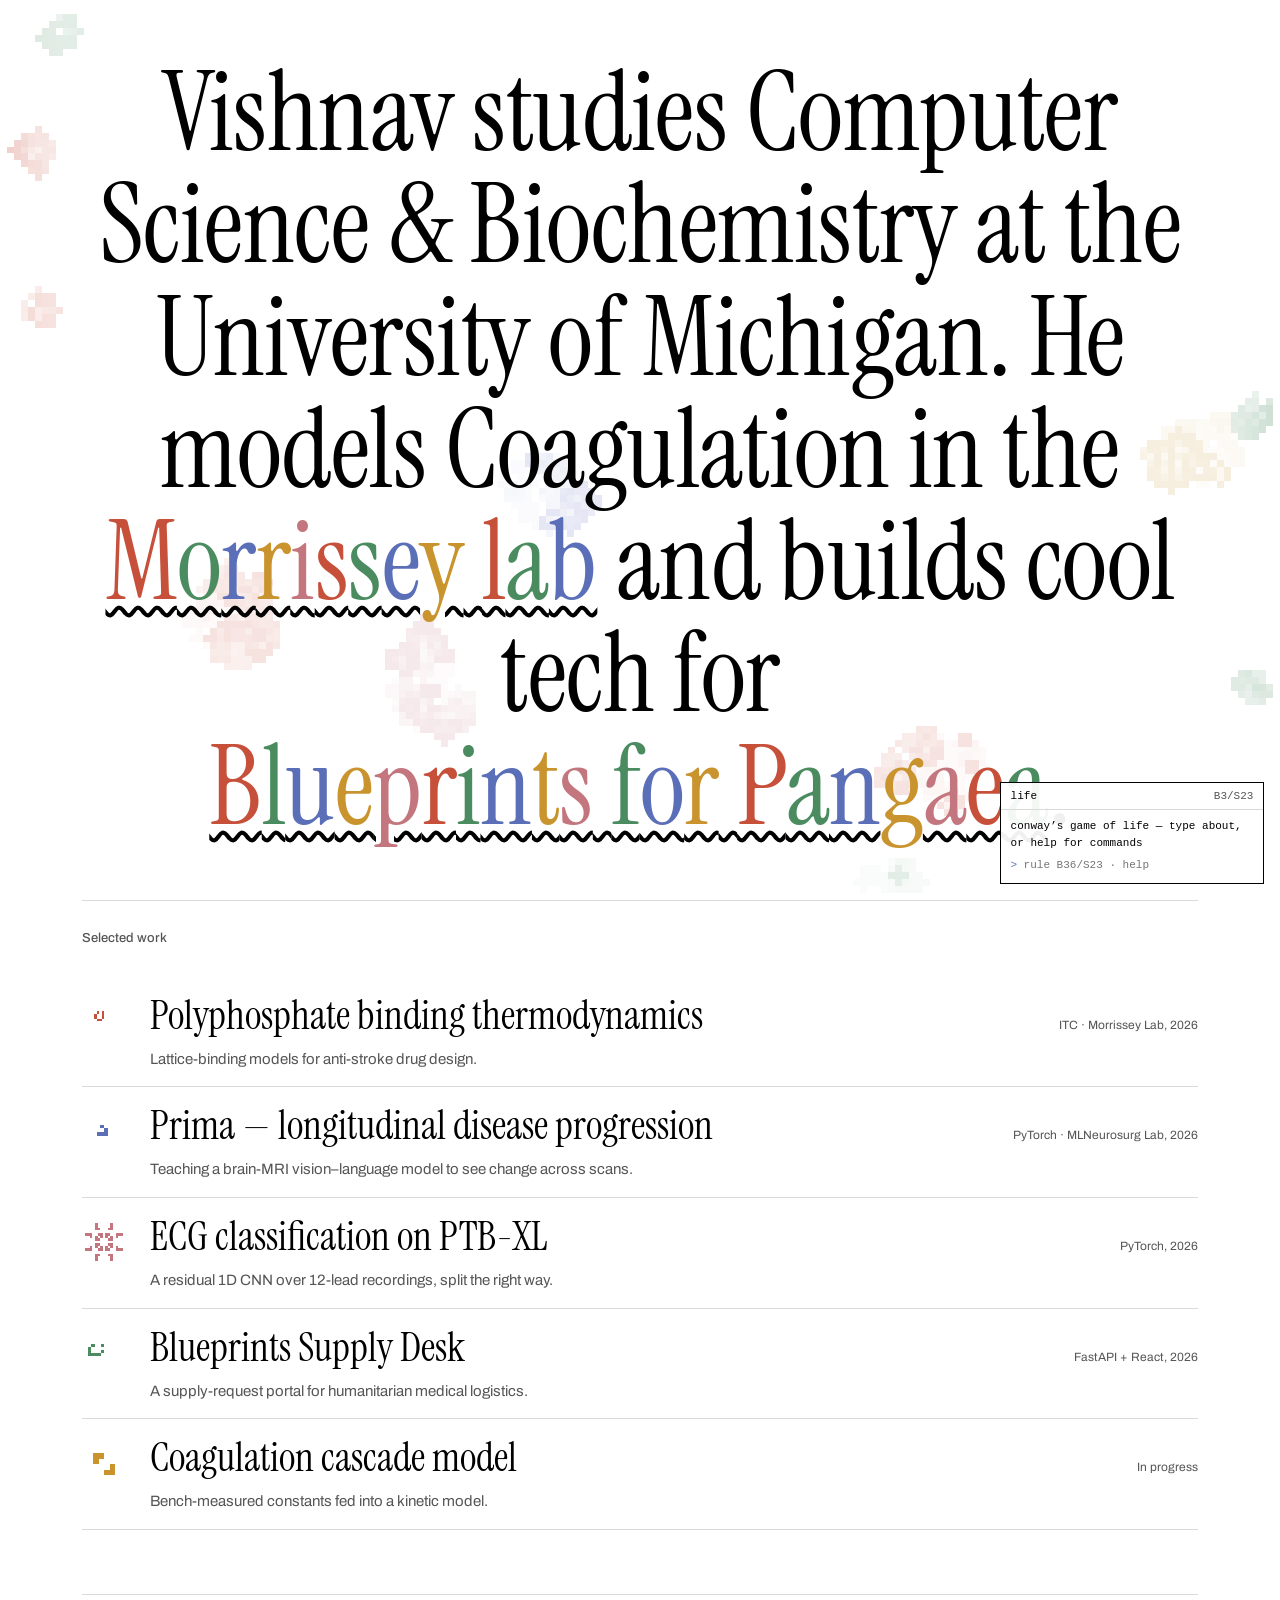
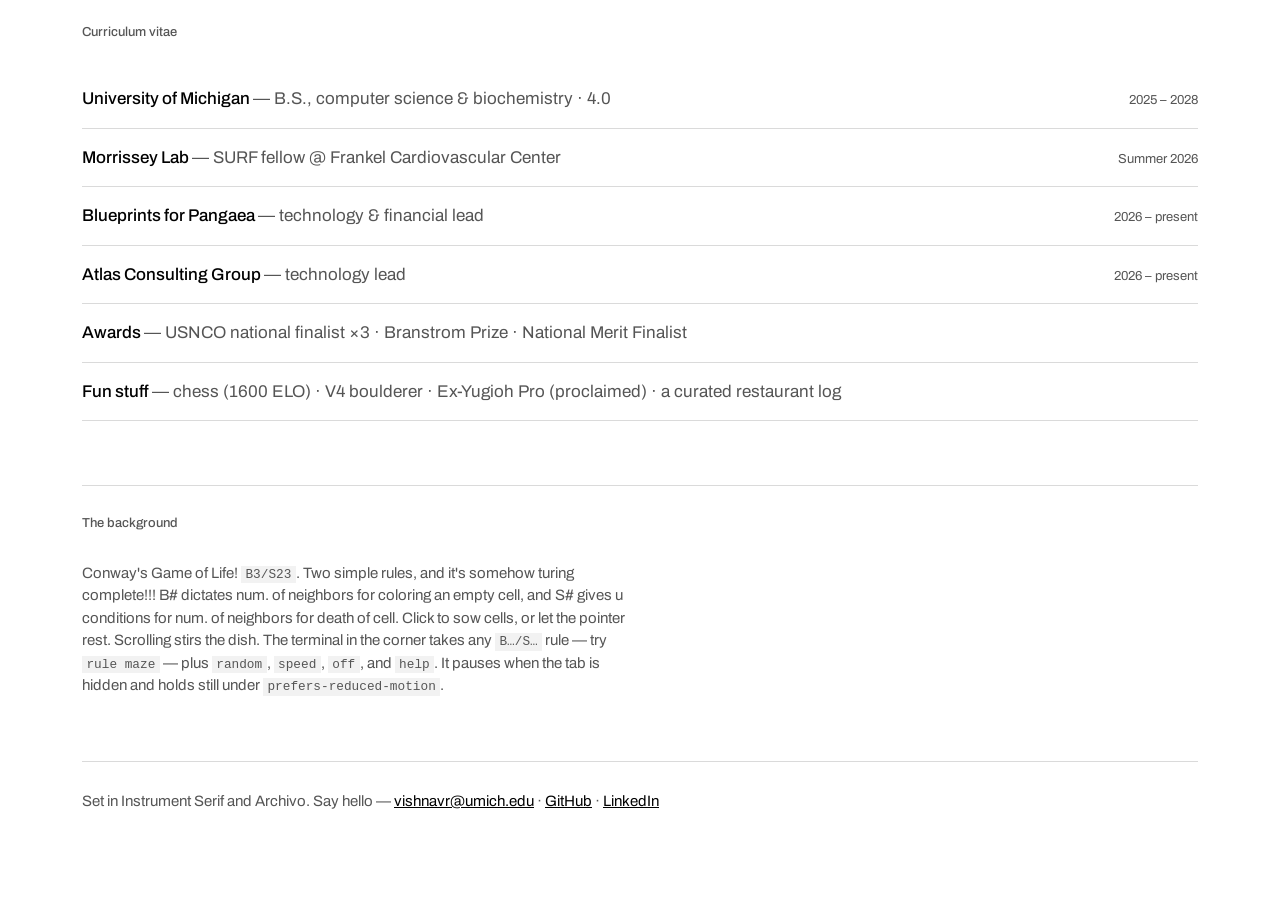
==== commit 722a6b9b: "changed some text stuff" ====
--- a/index.html
+++ b/index.html
@@ -247,10 +247,10 @@
 
   <div class="hero">
     <p class="bio">
-      Vishnav studies biochemistry and computer science at Michigan.
-      He models binding in the
+      Vishnav studies Computer Science & Biochemistry at the University of Michigan.
+      He models Coagulation in the
       <a class="rainbow" href="https://tf7.org/" aria-label="Morrissey lab">Morrissey lab</a>
-      and helps run
+      and builds cool tech for
       <a class="rainbow" href="https://www.blueprintsforpangaea.org/" aria-label="Blueprints for Pangaea">Blueprints for Pangaea</a>.
     </p>
   </div>
@@ -296,10 +296,10 @@
     <ul class="cv">
       <li>
         <span class="org">University of Michigan <em>— B.S., computer science &amp; biochemistry · 4.0</em></span>
-        <span class="when">2024 – 2028</span>
-      </li>
-      <li>
-        <span class="org"><a href="https://tf7.org/">Morrissey Lab</a> <em>— SURF fellow, Frankel Cardiovascular Center</em></span>
+        <span class="when">2025 – 2028</span>
+      </li>
+      <li>
+        <span class="org"><a href="https://tf7.org/">Morrissey Lab</a> <em>— SURF fellow @ Frankel Cardiovascular Center</em></span>
         <span class="when">Summer 2026</span>
       </li>
       <li>
@@ -307,15 +307,15 @@
         <span class="when">2026 – present</span>
       </li>
       <li>
-        <span class="org">Atlas Consulting Group <em>— tech lead</em></span>
+        <span class="org">Atlas Consulting Group <em>— technology lead</em></span>
         <span class="when">2026 – present</span>
       </li>
       <li>
-        <span class="org">Awards <em>— USNCO national finalist ×3 · Branstrom · National Merit</em></span>
+        <span class="org">Awards <em>— USNCO national finalist ×3 · Branstrom Prize · National Merit Finalist</em></span>
         <span class="when"></span>
       </li>
       <li>
-        <span class="org">Elsewhere <em>— chess at 1600 · V4 boulders · ham radio · a curated restaurant log</em></span>
+        <span class="org">Fun stuff <em>— chess (1600 ELO) · V4 boulderer · Ex-Yugioh Pro (proclaimed) · a curated restaurant log</em></span>
         <span class="when"></span>
       </li>
     </ul>
@@ -325,11 +325,12 @@
     <h2>The background</h2>
     <div class="prose">
       <p>
-        Conway's Game of Life, <code>B3/S23</code>. Click to sow cells, or
-        let the pointer rest and a colony grows under it; hovering a
-        project releases its pattern into the margin, and scrolling stirs
-        the dish. The terminal in the corner takes any
-        <code>B&hellip;/S&hellip;</code> rule — try <code>rule maze</code> —
+        Conway's Game of Life! <code>B3/S23</code>. Two simple rules, 
+        and it's somehow turing complete!!! B# dictates num. of neighbors
+        for coloring an empty cell, and S# gives u conditions for num. of
+        neighbors for death of cell. Click to sow cells, or
+        let the pointer rest. Scrolling stirs the dish. The terminal in the corner 
+        takes any <code>B&hellip;/S&hellip;</code> rule — try <code>rule maze</code> —
         plus <code>random</code>, <code>speed</code>, <code>off</code>,
         and <code>help</code>. It pauses when the tab is hidden and holds
         still under <code>prefers-reduced-motion</code>.
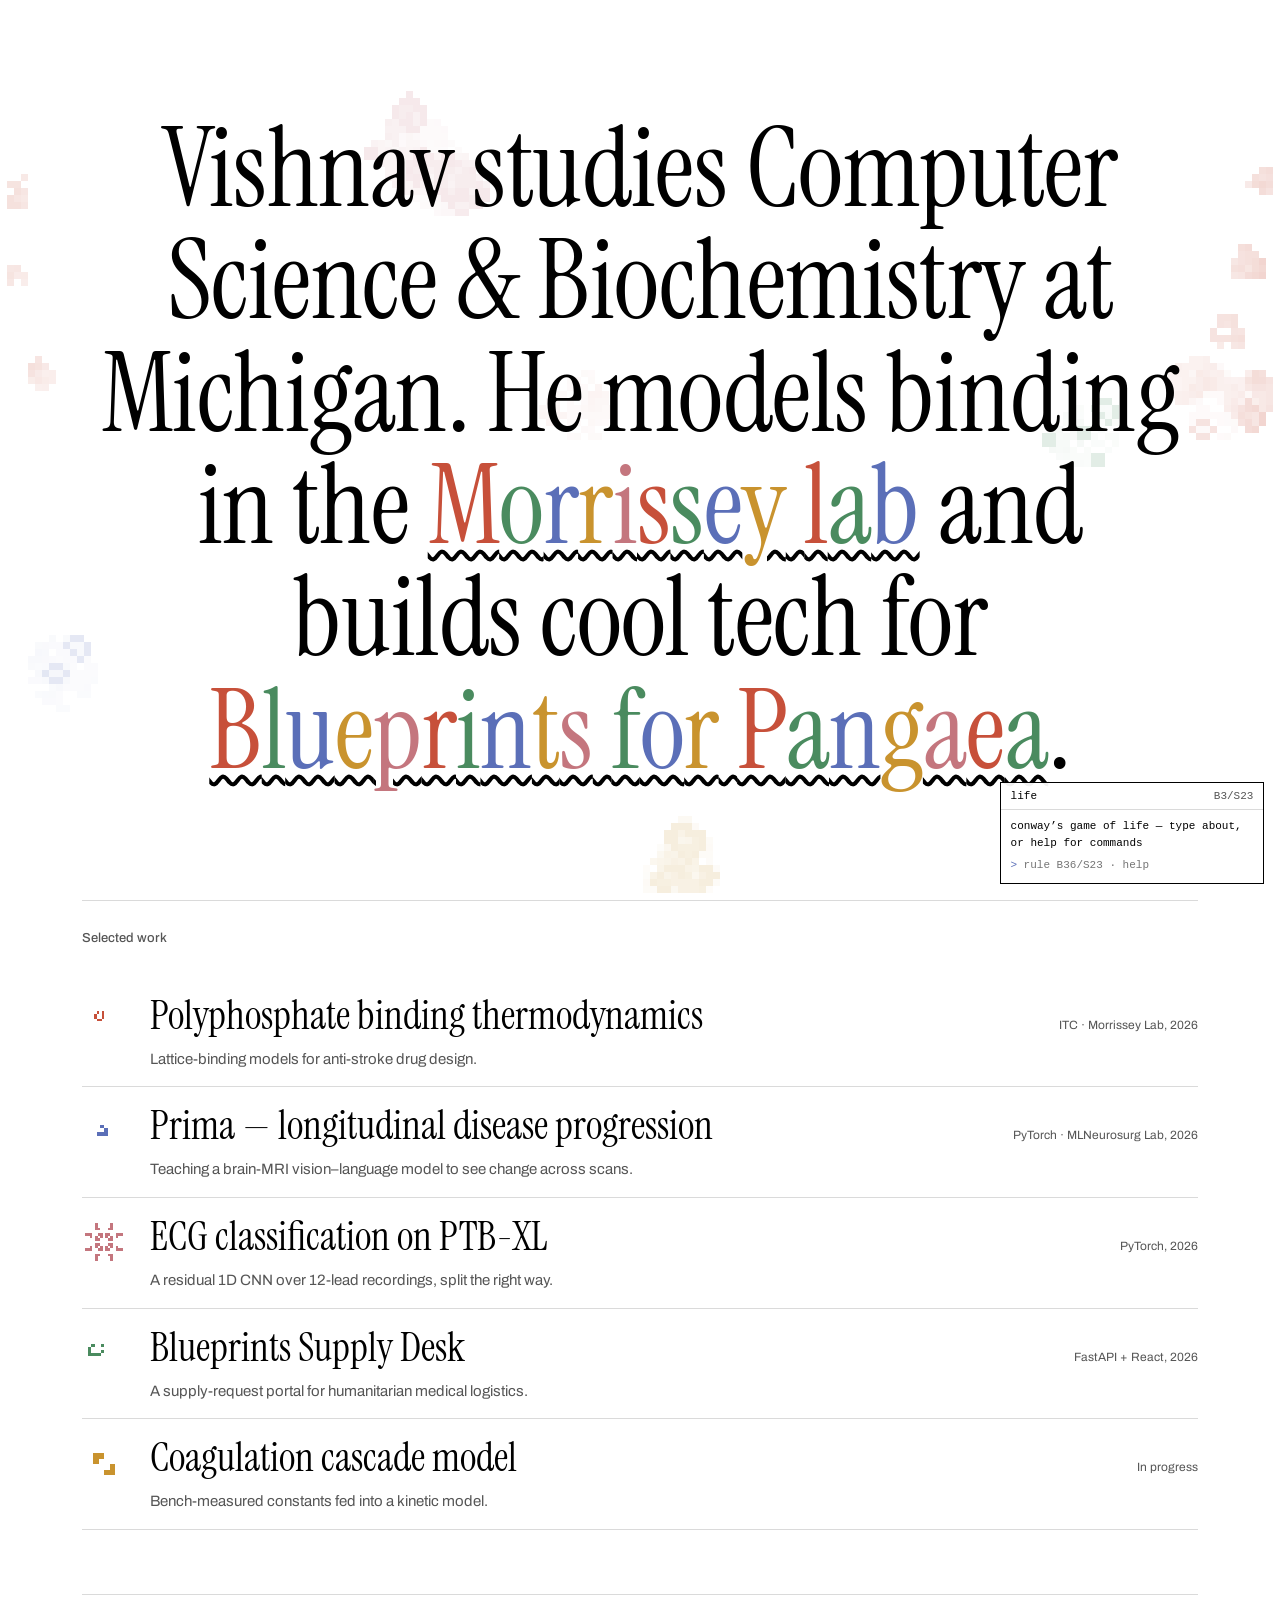
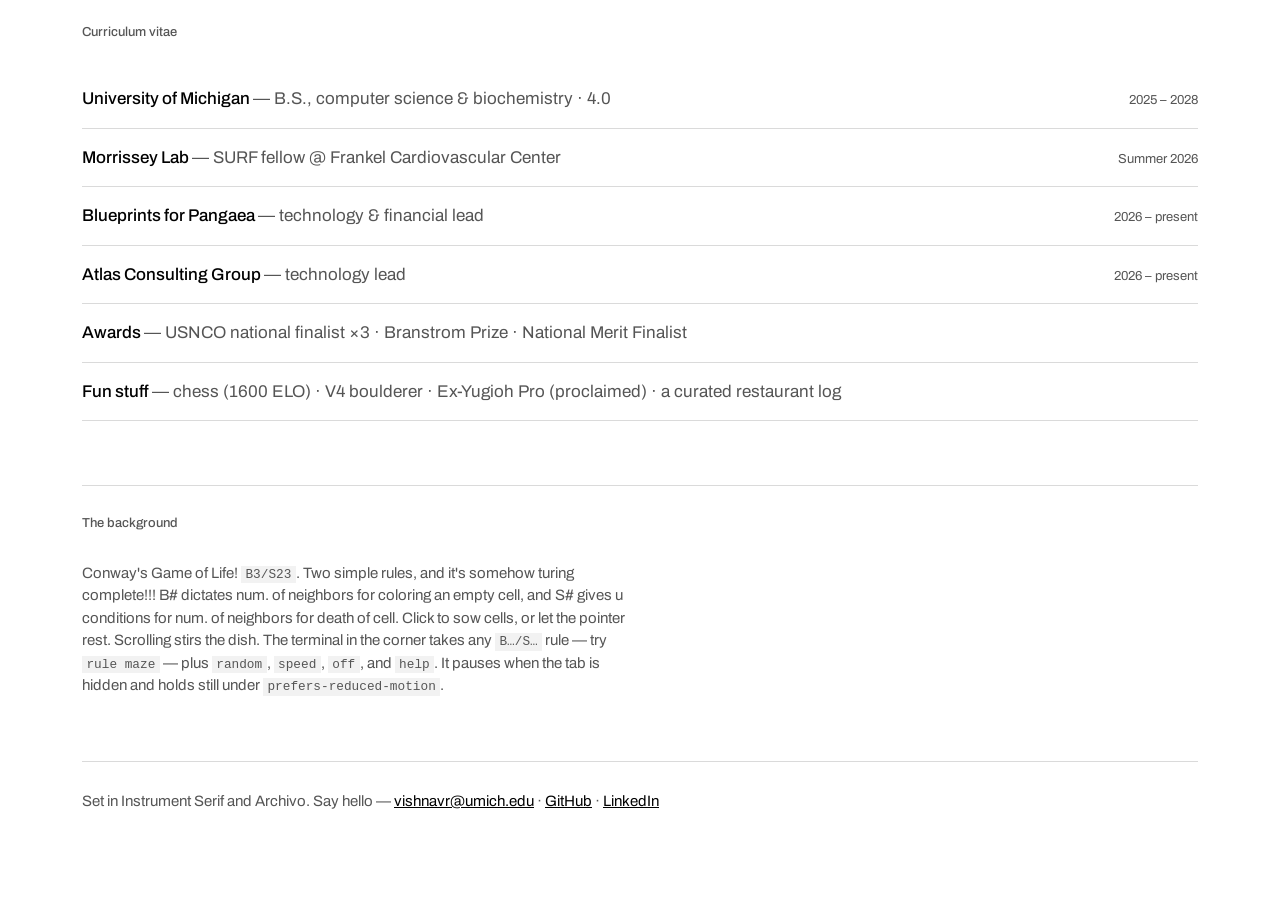
==== commit f322f034: "format" ====
--- a/index.html
+++ b/index.html
@@ -247,8 +247,8 @@
 
   <div class="hero">
     <p class="bio">
-      Vishnav studies Computer Science & Biochemistry at the University of Michigan.
-      He models Coagulation in the
+      Vishnav studies Computer Science & Biochemistry at Michigan.
+      He models binding in the
       <a class="rainbow" href="https://tf7.org/" aria-label="Morrissey lab">Morrissey lab</a>
       and builds cool tech for
       <a class="rainbow" href="https://www.blueprintsforpangaea.org/" aria-label="Blueprints for Pangaea">Blueprints for Pangaea</a>.
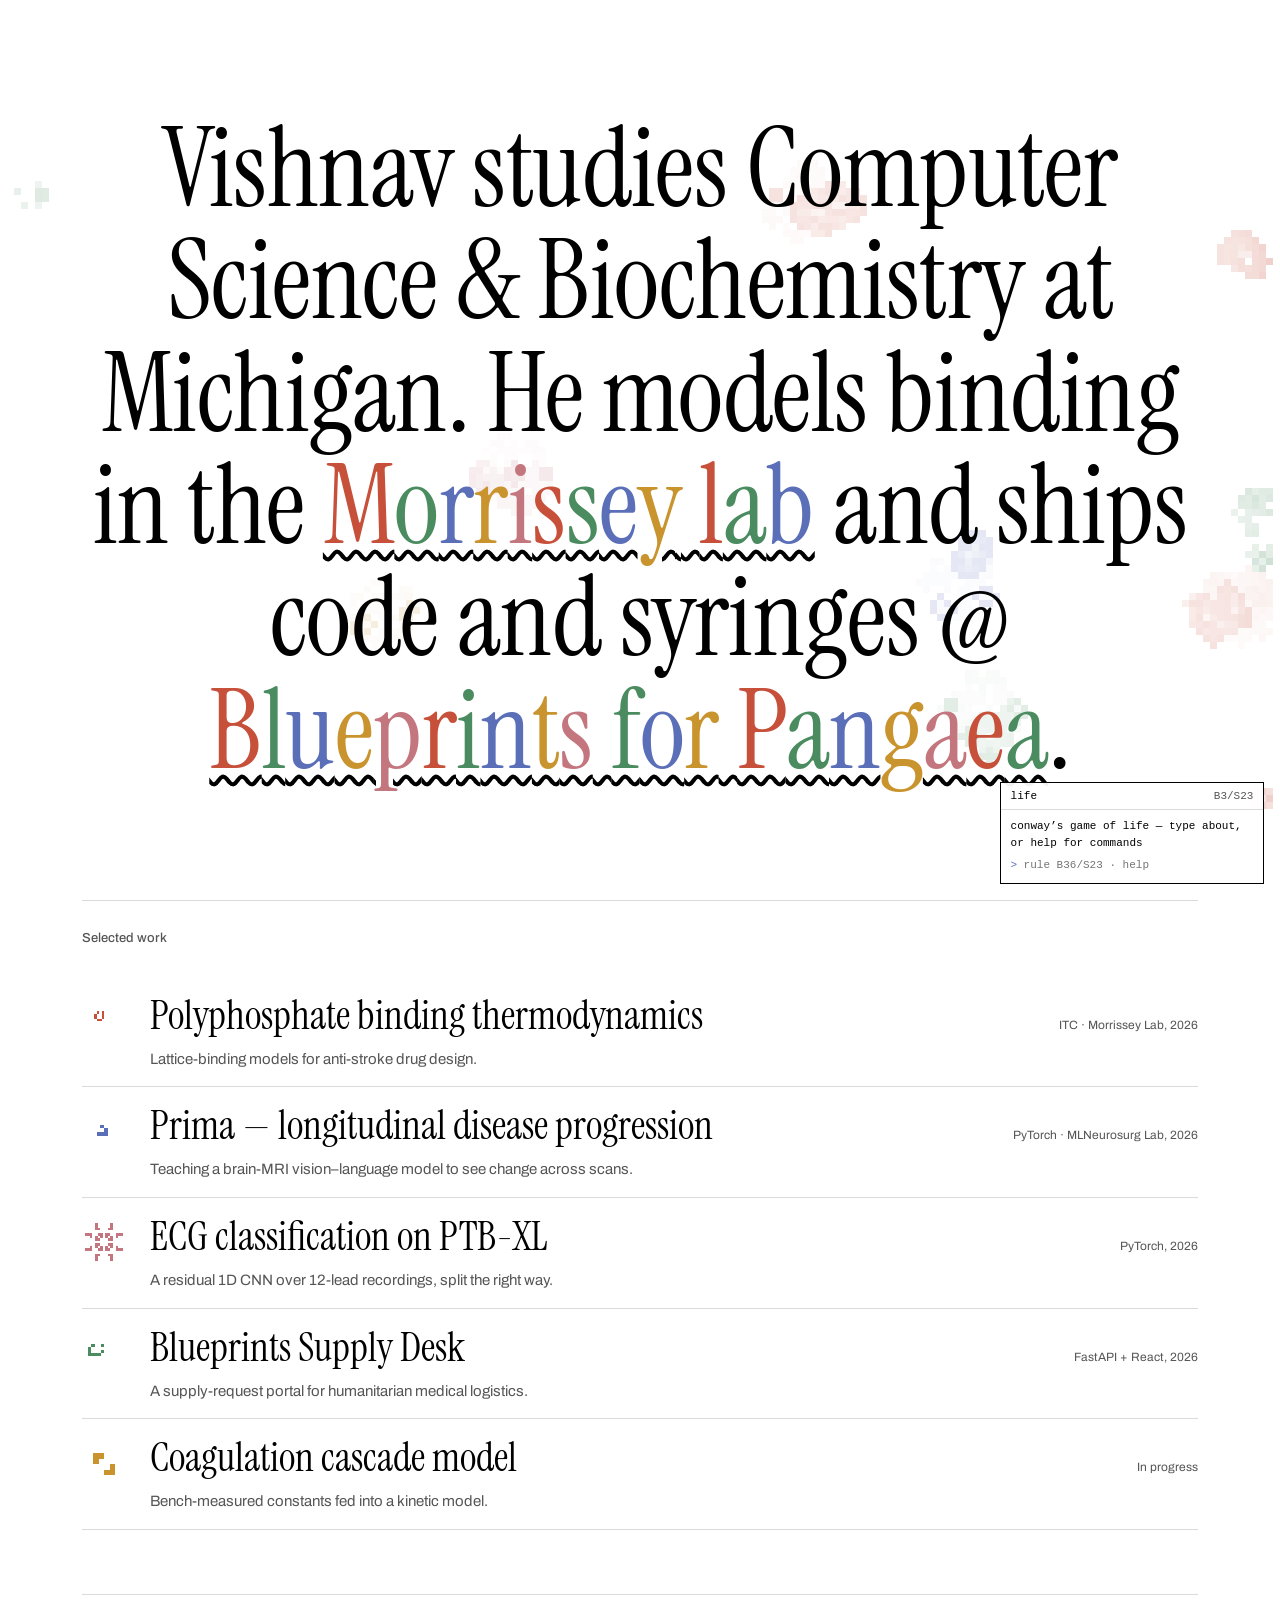
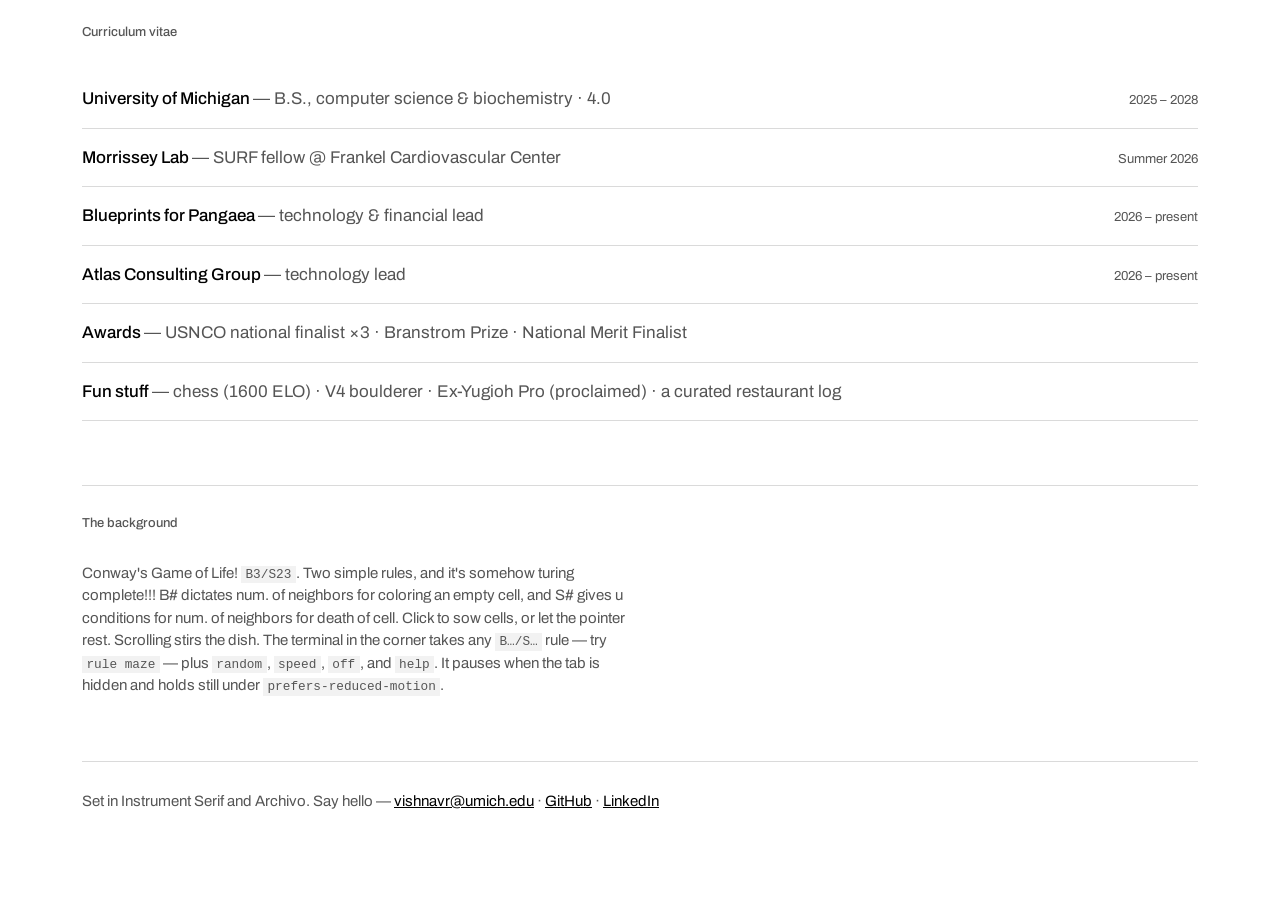
==== commit 6a99ddbf: "format" ====
--- a/index.html
+++ b/index.html
@@ -250,7 +250,7 @@
       Vishnav studies Computer Science & Biochemistry at Michigan.
       He models binding in the
       <a class="rainbow" href="https://tf7.org/" aria-label="Morrissey lab">Morrissey lab</a>
-      and builds cool tech for
+      and ships code and syringes @
       <a class="rainbow" href="https://www.blueprintsforpangaea.org/" aria-label="Blueprints for Pangaea">Blueprints for Pangaea</a>.
     </p>
   </div>
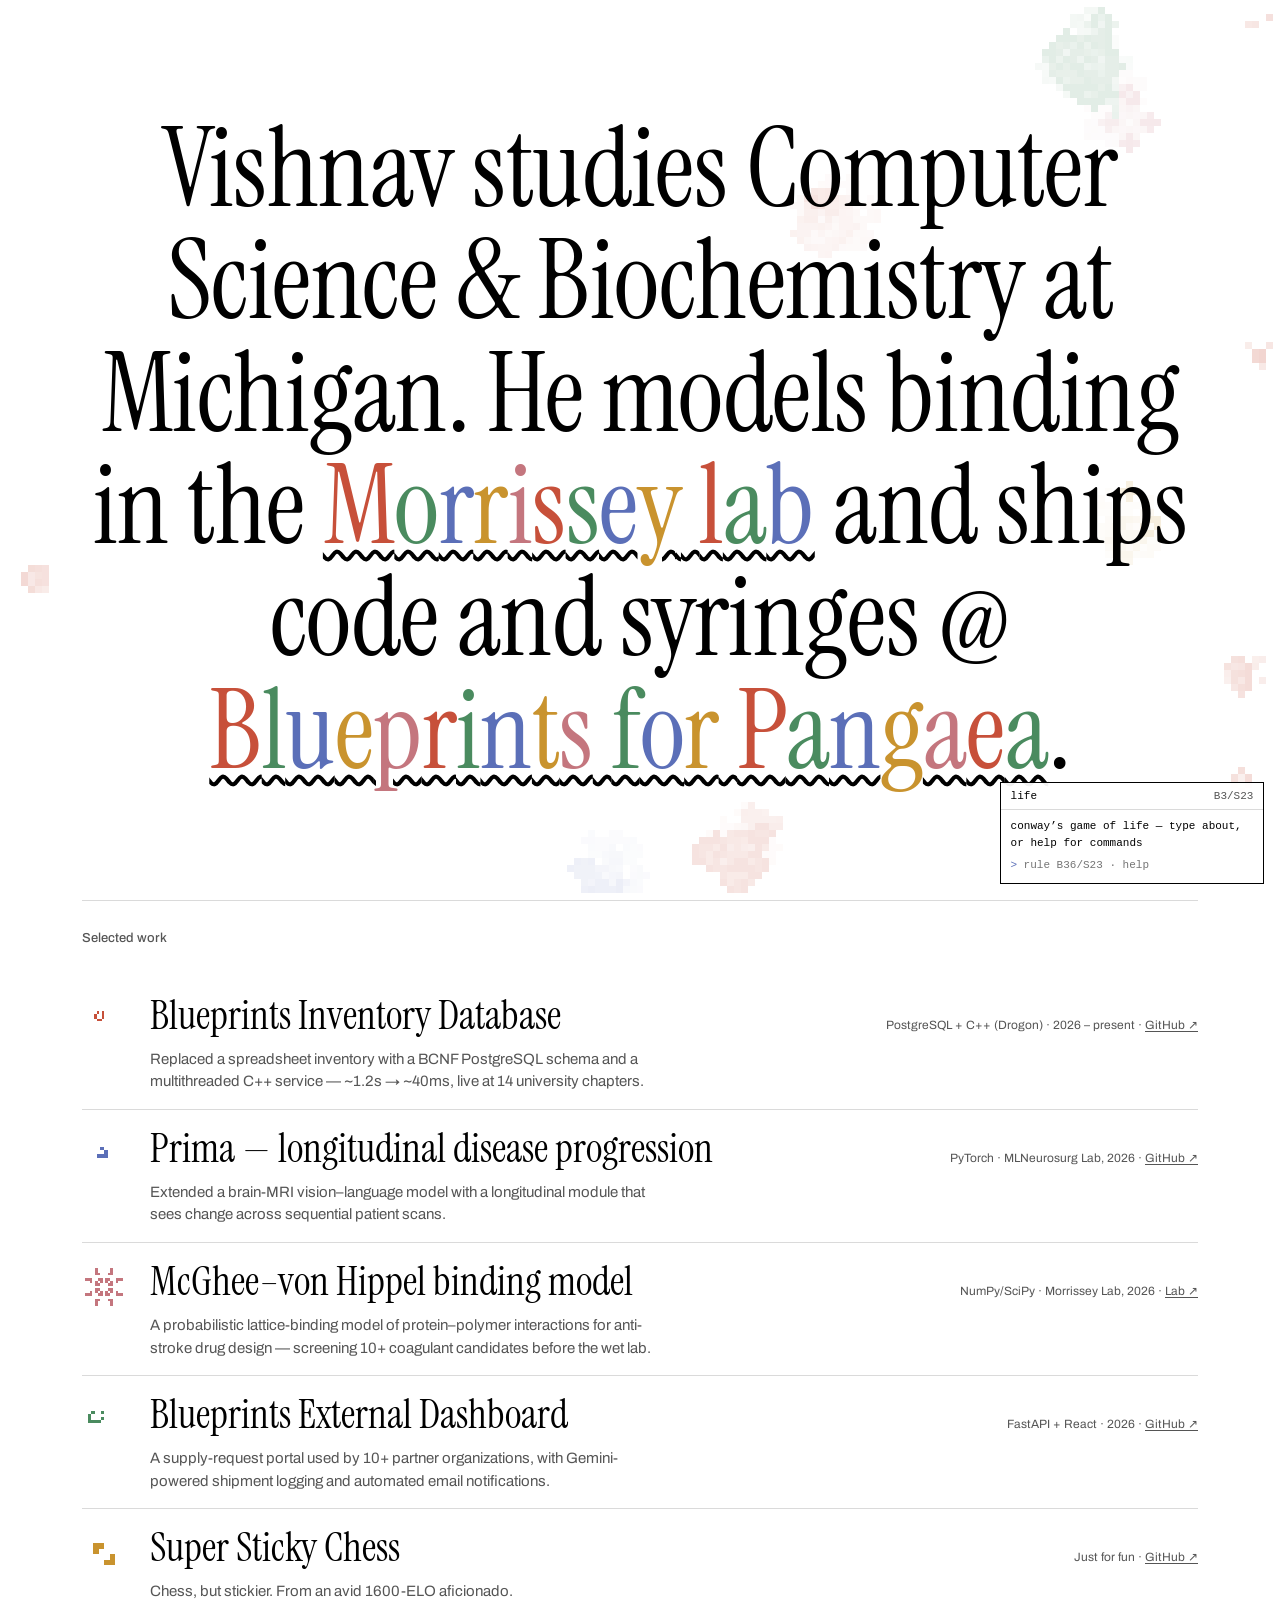
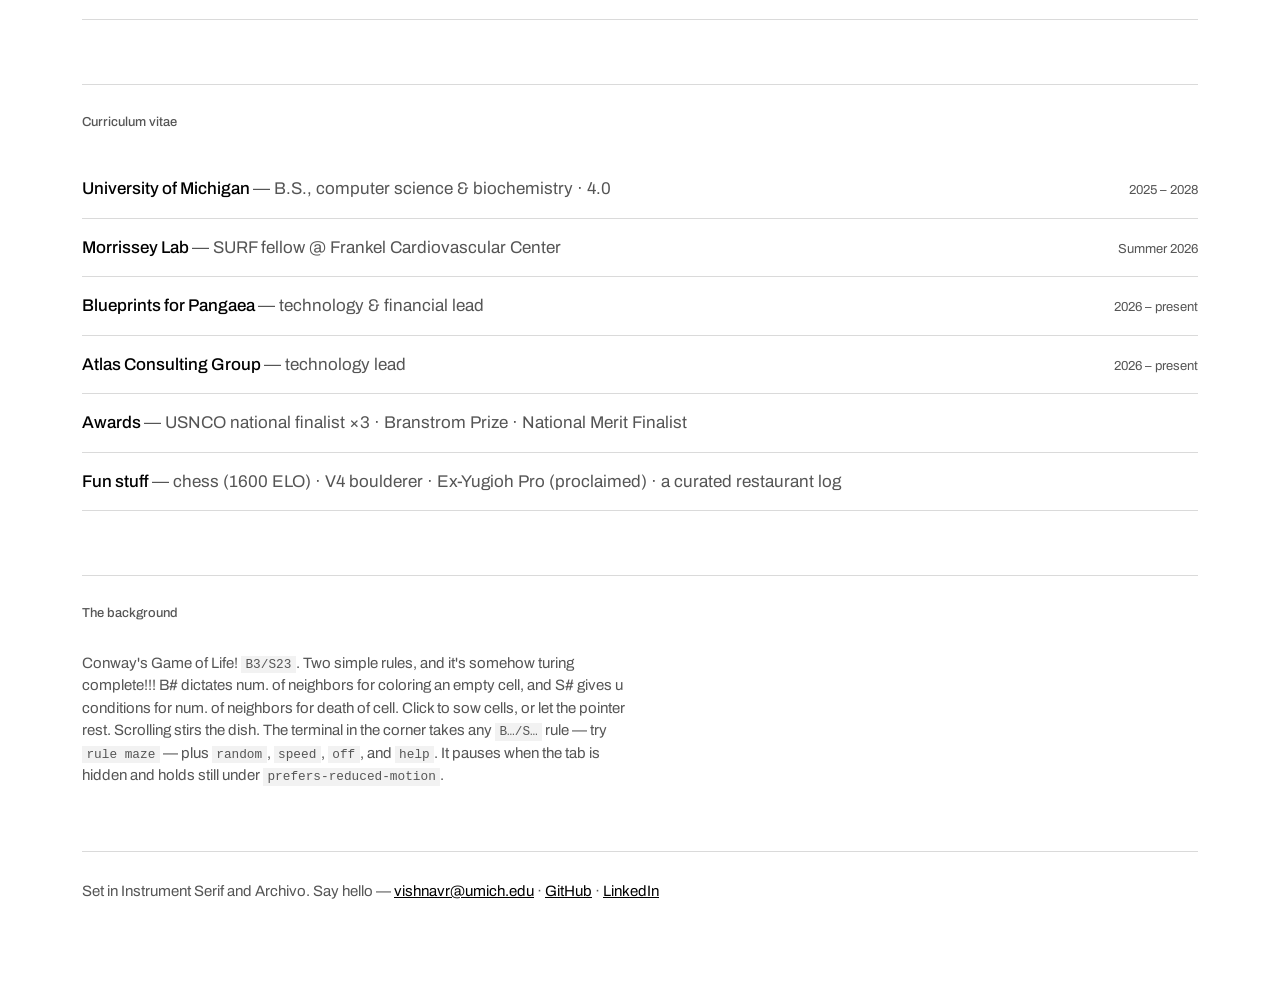
==== commit 23e39259: "New pages, title cards, and project descriptions" ====
--- a/index.html
+++ b/index.html
@@ -176,6 +176,30 @@
   }
   .work a:hover,.work a:focus-visible{text-decoration:underline}
   .work .meta{font-size:.75rem;color:var(--grey);white-space:nowrap}
+  .work .meta a.gh{
+    font-family:var(--sans);font-size:inherit;line-height:inherit;
+    color:var(--grey);text-decoration:underline;text-underline-offset:2px;
+  }
+  .work .meta a.gh:hover{color:var(--black)}
+
+  /* ---------- github hover preview card ---------- */
+  #ghcard{
+    position:fixed;z-index:3;
+    width:16rem;
+    background:rgba(255,255,255,.97);
+    border:1px solid var(--black);
+    padding:.7rem .8rem;
+    font-size:.75rem;line-height:1.5;color:var(--grey);
+    pointer-events:none;
+    opacity:0;transition:opacity .12s ease;
+  }
+  #ghcard.show{opacity:1}
+  #ghcard b{display:block;font-weight:500;color:var(--black);font-size:.8125rem}
+  #ghcard .desc{margin:.15rem 0 .4rem}
+  #ghcard .row{display:flex;gap:.9rem}
+  #ghcard .langbar{display:flex;height:4px;margin-top:.5rem;background:var(--rule)}
+  #ghcard .langbar i{height:100%}
+  @media (hover:none){#ghcard{display:none}}
   .work p{
     grid-column:2/-1;
     max-width:58ch;
@@ -258,35 +282,35 @@
   <section>
     <h2>Selected work</h2>
     <ul class="work">
-      <li>
+      <li data-repo="vishnavramesh/Blueprints_DB">
         <canvas class="glyph" data-pattern="rpentomino" data-color="0" aria-hidden="true"></canvas>
-        <a href="#">Polyphosphate binding thermodynamics</a>
-        <span class="meta">ITC · Morrissey Lab, 2026</span>
-        <p>Lattice-binding models for anti-stroke drug design.</p>
-      </li>
-      <li>
+        <a href="projects/blueprints-db.html" target="_blank" rel="noopener">Blueprints Inventory Database</a>
+        <span class="meta">PostgreSQL + C++ (Drogon) · 2026 – present · <a class="gh" href="https://github.com/vishnavramesh/Blueprints_DB" target="_blank" rel="noopener">GitHub ↗</a></span>
+        <p>Replaced a spreadsheet inventory with a BCNF PostgreSQL schema and a multithreaded C++ service — ~1.2s → ~40ms, live at 14 university chapters.</p>
+      </li>
+      <li data-repo="MLNeurosurg/Prima">
         <canvas class="glyph" data-pattern="glider" data-color="2" aria-hidden="true"></canvas>
-        <a href="#">Prima — longitudinal disease progression</a>
-        <span class="meta">PyTorch · MLNeurosurg Lab, 2026</span>
-        <p>Teaching a brain-MRI vision–language model to see change across scans.</p>
+        <a href="projects/prima.html" target="_blank" rel="noopener">Prima — longitudinal disease progression</a>
+        <span class="meta">PyTorch · MLNeurosurg Lab, 2026 · <a class="gh" href="https://github.com/MLNeurosurg/Prima" target="_blank" rel="noopener">GitHub ↗</a></span>
+        <p>Extended a brain-MRI vision–language model with a longitudinal module that sees change across sequential patient scans.</p>
       </li>
       <li>
         <canvas class="glyph" data-pattern="pulsar" data-color="4" aria-hidden="true"></canvas>
-        <a href="#">ECG classification on PTB-XL</a>
-        <span class="meta">PyTorch, 2026</span>
-        <p>A residual 1D CNN over 12-lead recordings, split the right way.</p>
-      </li>
-      <li>
+        <a href="projects/binding-model.html" target="_blank" rel="noopener">McGhee–von Hippel binding model</a>
+        <span class="meta">NumPy/SciPy · Morrissey Lab, 2026 · <a class="gh" href="https://tf7.org/" target="_blank" rel="noopener">Lab ↗</a></span>
+        <p>A probabilistic lattice-binding model of protein–polymer interactions for anti-stroke drug design — screening 10+ coagulant candidates before the wet lab.</p>
+      </li>
+      <li data-repo="vishnavramesh/MedicalSuppliesTracker">
         <canvas class="glyph" data-pattern="lwss" data-color="1" aria-hidden="true"></canvas>
-        <a href="#">Blueprints Supply Desk</a>
-        <span class="meta">FastAPI + React, 2026</span>
-        <p>A supply-request portal for humanitarian medical logistics.</p>
-      </li>
-      <li>
+        <a href="projects/external-dashboard.html" target="_blank" rel="noopener">Blueprints External Dashboard</a>
+        <span class="meta">FastAPI + React · 2026 · <a class="gh" href="https://github.com/vishnavramesh/MedicalSuppliesTracker" target="_blank" rel="noopener">GitHub ↗</a></span>
+        <p>A supply-request portal used by 10+ partner organizations, with Gemini-powered shipment logging and automated email notifications.</p>
+      </li>
+      <li data-repo="vishnavramesh/Super_Sticky_Chess">
         <canvas class="glyph" data-pattern="beacon" data-color="3" aria-hidden="true"></canvas>
-        <a href="#">Coagulation cascade model</a>
-        <span class="meta">In progress</span>
-        <p>Bench-measured constants fed into a kinetic model.</p>
+        <a href="https://github.com/vishnavramesh/Super_Sticky_Chess" target="_blank" rel="noopener">Super Sticky Chess</a>
+        <span class="meta">Just for fun · <a class="gh" href="https://github.com/vishnavramesh/Super_Sticky_Chess" target="_blank" rel="noopener">GitHub ↗</a></span>
+        <p>Chess, but stickier. From an avid 1600-ELO aficionado.</p>
       </li>
     </ul>
   </section>
@@ -299,11 +323,11 @@
         <span class="when">2025 – 2028</span>
       </li>
       <li>
-        <span class="org"><a href="https://tf7.org/">Morrissey Lab</a> <em>— SURF fellow @ Frankel Cardiovascular Center</em></span>
+        <span class="org"><a href="https://tf7.org/" target="_blank" rel="noopener">Morrissey Lab</a> <em>— SURF fellow @ Frankel Cardiovascular Center</em></span>
         <span class="when">Summer 2026</span>
       </li>
       <li>
-        <span class="org"><a href="https://www.blueprintsforpangaea.org/">Blueprints for Pangaea</a> <em>— technology &amp; financial lead</em></span>
+        <span class="org"><a href="https://www.blueprintsforpangaea.org/" target="_blank" rel="noopener">Blueprints for Pangaea</a> <em>— technology &amp; financial lead</em></span>
         <span class="when">2026 – present</span>
       </li>
       <li>
@@ -341,8 +365,8 @@
   <footer>
     Set in Instrument Serif and Archivo. Say hello —
     <a href="mailto:vishnavr@umich.edu">vishnavr@umich.edu</a> ·
-    <a href="https://github.com/VishnavRamesh">GitHub</a> ·
-    <a href="https://linkedin.com/in/vishnavramesh">LinkedIn</a>
+    <a href="https://github.com/VishnavRamesh" target="_blank" rel="noopener">GitHub</a> ·
+    <a href="https://linkedin.com/in/vishnavramesh" target="_blank" rel="noopener">LinkedIn</a>
   </footer>
 
 </div>
@@ -891,5 +915,85 @@
   }
 })();
 </script>
+
+<script>
+/* github hover preview cards: repo stats fetched once per repo, shown on row hover */
+(function () {
+  if (window.matchMedia('(hover: none)').matches) return;
+
+  var LANG_COLORS = {
+    'C++': '#f34b7d', Python: '#3572A5', JavaScript: '#f1e05a',
+    TypeScript: '#3178c6', HTML: '#e34c26', CSS: '#563d7c',
+    'Jupyter Notebook': '#DA5B0B', Shell: '#89e051', PLpgSQL: '#336790'
+  };
+
+  var card = document.createElement('div');
+  card.id = 'ghcard';
+  card.setAttribute('aria-hidden', 'true');
+  document.body.appendChild(card);
+
+  var cache = {}; // repo -> html string (or promise sentinel)
+
+  function fill(repo, data) {
+    var langs = data.langs || {};
+    var total = 0, k;
+    for (k in langs) total += langs[k];
+    var bar = '';
+    if (total) {
+      for (k in langs) {
+        bar += '<i style="width:' + (100 * langs[k] / total).toFixed(1) +
+               '%;background:' + (LANG_COLORS[k] || '#999') + '" title="' + k + '"></i>';
+      }
+    }
+    var langNames = Object.keys(langs).slice(0, 3).join(' · ');
+    cache[repo] =
+      '<b>' + repo + '</b>' +
+      '<div class="desc">' + (data.description || '') + '</div>' +
+      '<div class="row"><span>★ ' + data.stargazers_count + '</span>' +
+      '<span>⑂ ' + data.forks_count + '</span>' +
+      '<span>' + langNames + '</span></div>' +
+      (bar ? '<div class="langbar">' + bar + '</div>' : '');
+  }
+
+  function load(repo) {
+    if (cache[repo]) return;
+    cache[repo] = '<b>' + repo + '</b><div class="desc">loading…</div>';
+    fetch('https://api.github.com/repos/' + repo)
+      .then(function (r) { if (!r.ok) throw 0; return r.json(); })
+      .then(function (data) {
+        return fetch('https://api.github.com/repos/' + repo + '/languages')
+          .then(function (r) { return r.ok ? r.json() : {}; })
+          .then(function (langs) { data.langs = langs; fill(repo, data); refresh(repo); });
+      })
+      .catch(function () {
+        cache[repo] = '<b>' + repo + '</b><div class="desc">view on github ↗</div>';
+        refresh(repo);
+      });
+  }
+
+  var currentRepo = null;
+  function refresh(repo) {
+    if (repo === currentRepo) card.innerHTML = cache[repo];
+  }
+
+  document.querySelectorAll('.work li[data-repo]').forEach(function (li) {
+    var repo = li.dataset.repo;
+    li.addEventListener('pointerenter', function () {
+      load(repo);
+      currentRepo = repo;
+      card.innerHTML = cache[repo];
+      var r = li.getBoundingClientRect();
+      var x = Math.min(r.right - 260, window.innerWidth - 280);
+      card.style.left = Math.max(12, x) + 'px';
+      card.style.top = Math.min(r.top + 8, window.innerHeight - 140) + 'px';
+      card.classList.add('show');
+    });
+    li.addEventListener('pointerleave', function () {
+      currentRepo = null;
+      card.classList.remove('show');
+    });
+  });
+})();
+</script>
 </body>
 </html>
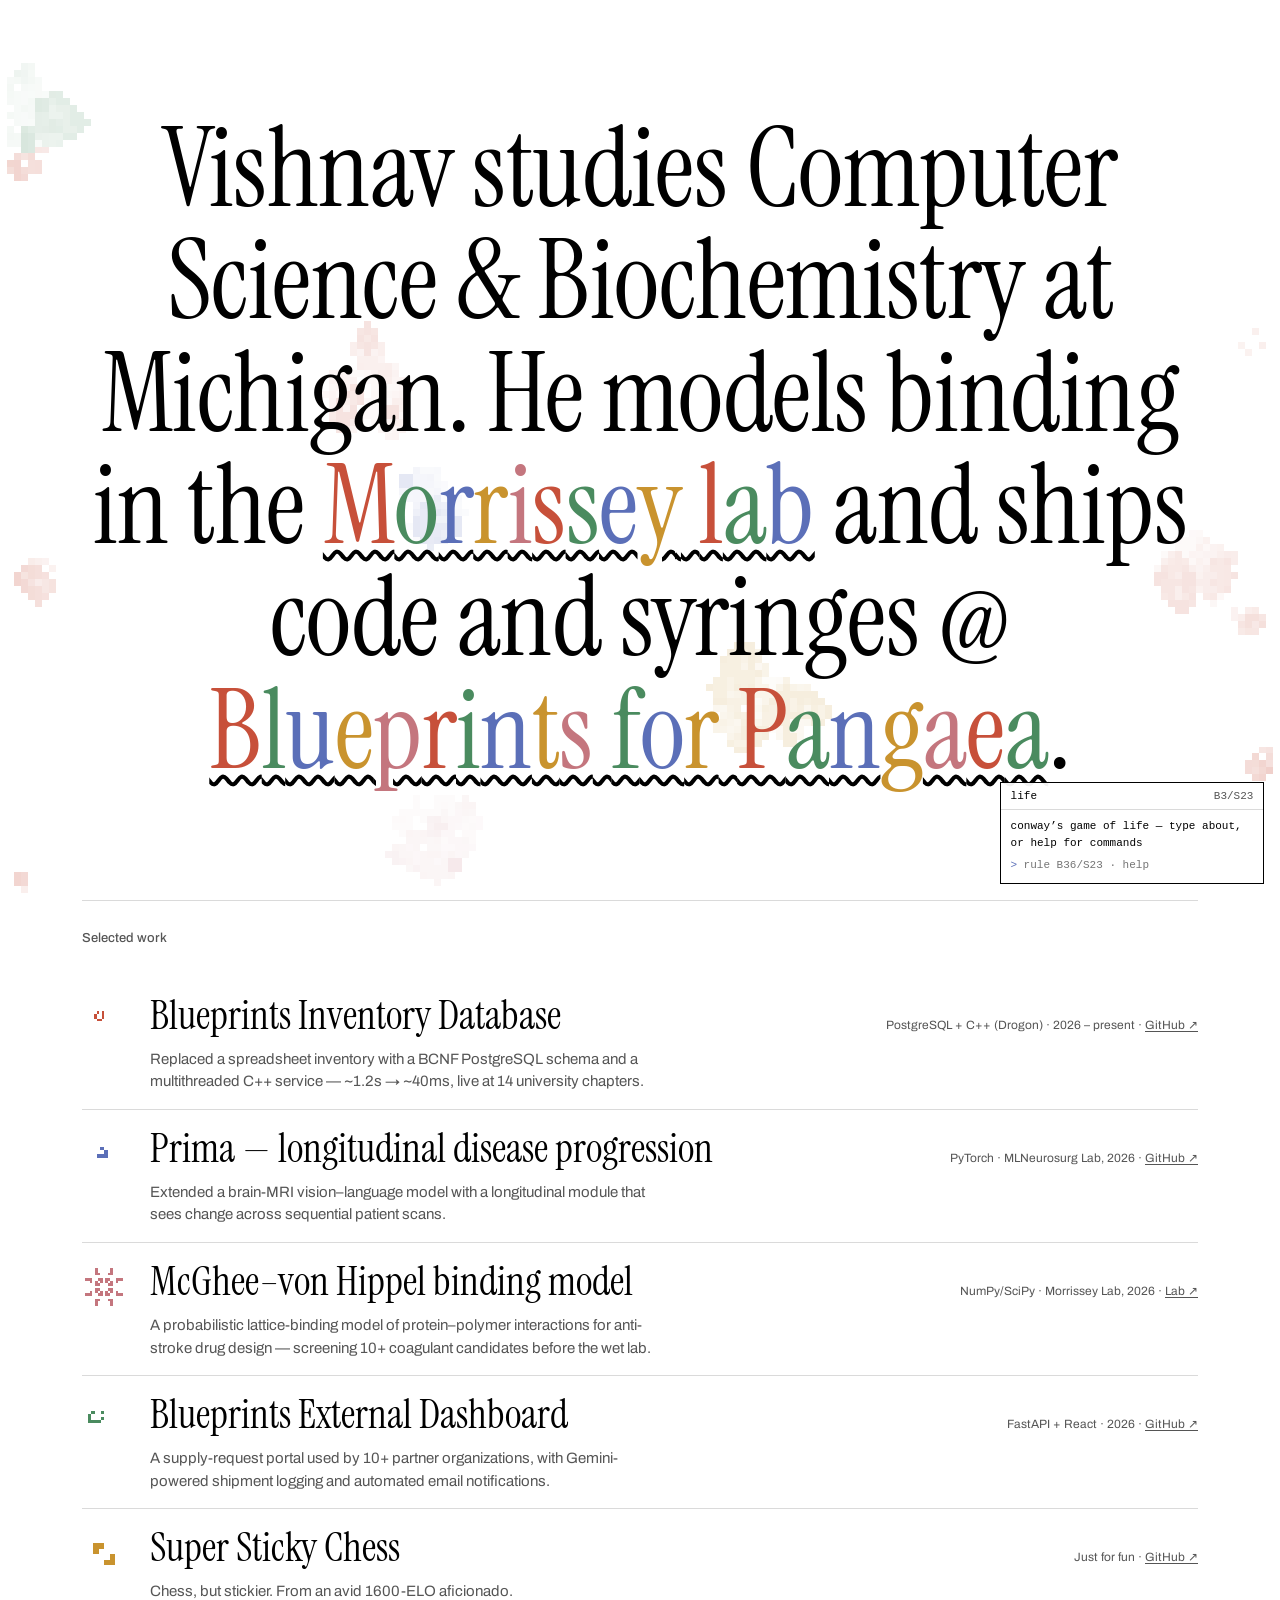
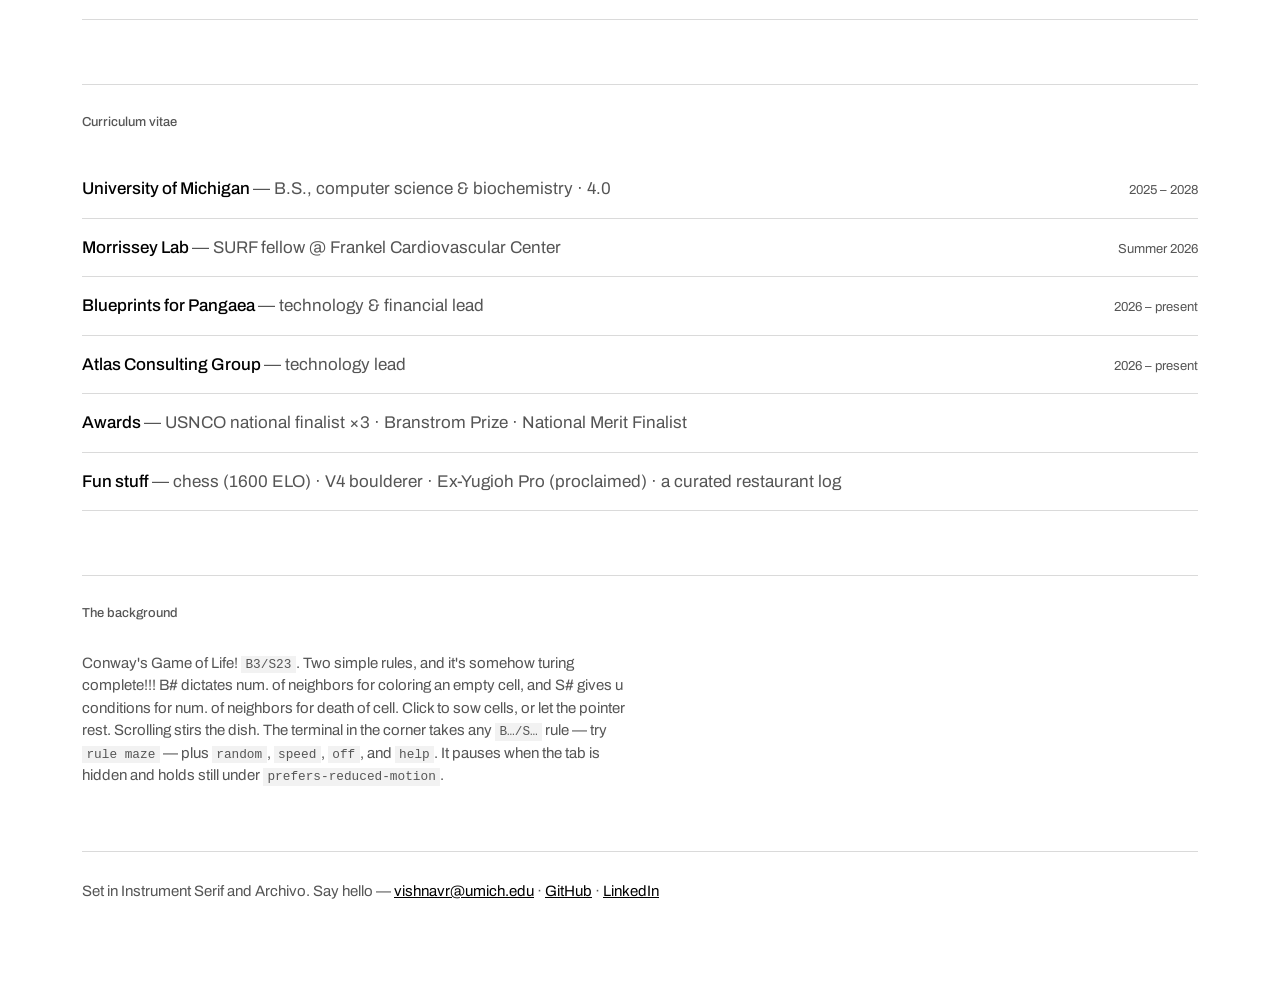
==== commit 8dbc194e: "broad changes to all project descriptions" ====
--- a/index.html
+++ b/index.html
@@ -300,10 +300,10 @@
         <span class="meta">NumPy/SciPy · Morrissey Lab, 2026 · <a class="gh" href="https://tf7.org/" target="_blank" rel="noopener">Lab ↗</a></span>
         <p>A probabilistic lattice-binding model of protein–polymer interactions for anti-stroke drug design — screening 10+ coagulant candidates before the wet lab.</p>
       </li>
-      <li data-repo="vishnavramesh/MedicalSuppliesTracker">
+      <li data-repo="blueprintsforpangaea/b4p-external-view-w26">
         <canvas class="glyph" data-pattern="lwss" data-color="1" aria-hidden="true"></canvas>
         <a href="projects/external-dashboard.html" target="_blank" rel="noopener">Blueprints External Dashboard</a>
-        <span class="meta">FastAPI + React · 2026 · <a class="gh" href="https://github.com/vishnavramesh/MedicalSuppliesTracker" target="_blank" rel="noopener">GitHub ↗</a></span>
+        <span class="meta">FastAPI + React · 2026 · <a class="gh" href="https://github.com/blueprintsforpangaea/b4p-external-view-w26" target="_blank" rel="noopener">GitHub ↗</a></span>
         <p>A supply-request portal used by 10+ partner organizations, with Gemini-powered shipment logging and automated email notifications.</p>
       </li>
       <li data-repo="vishnavramesh/Super_Sticky_Chess">
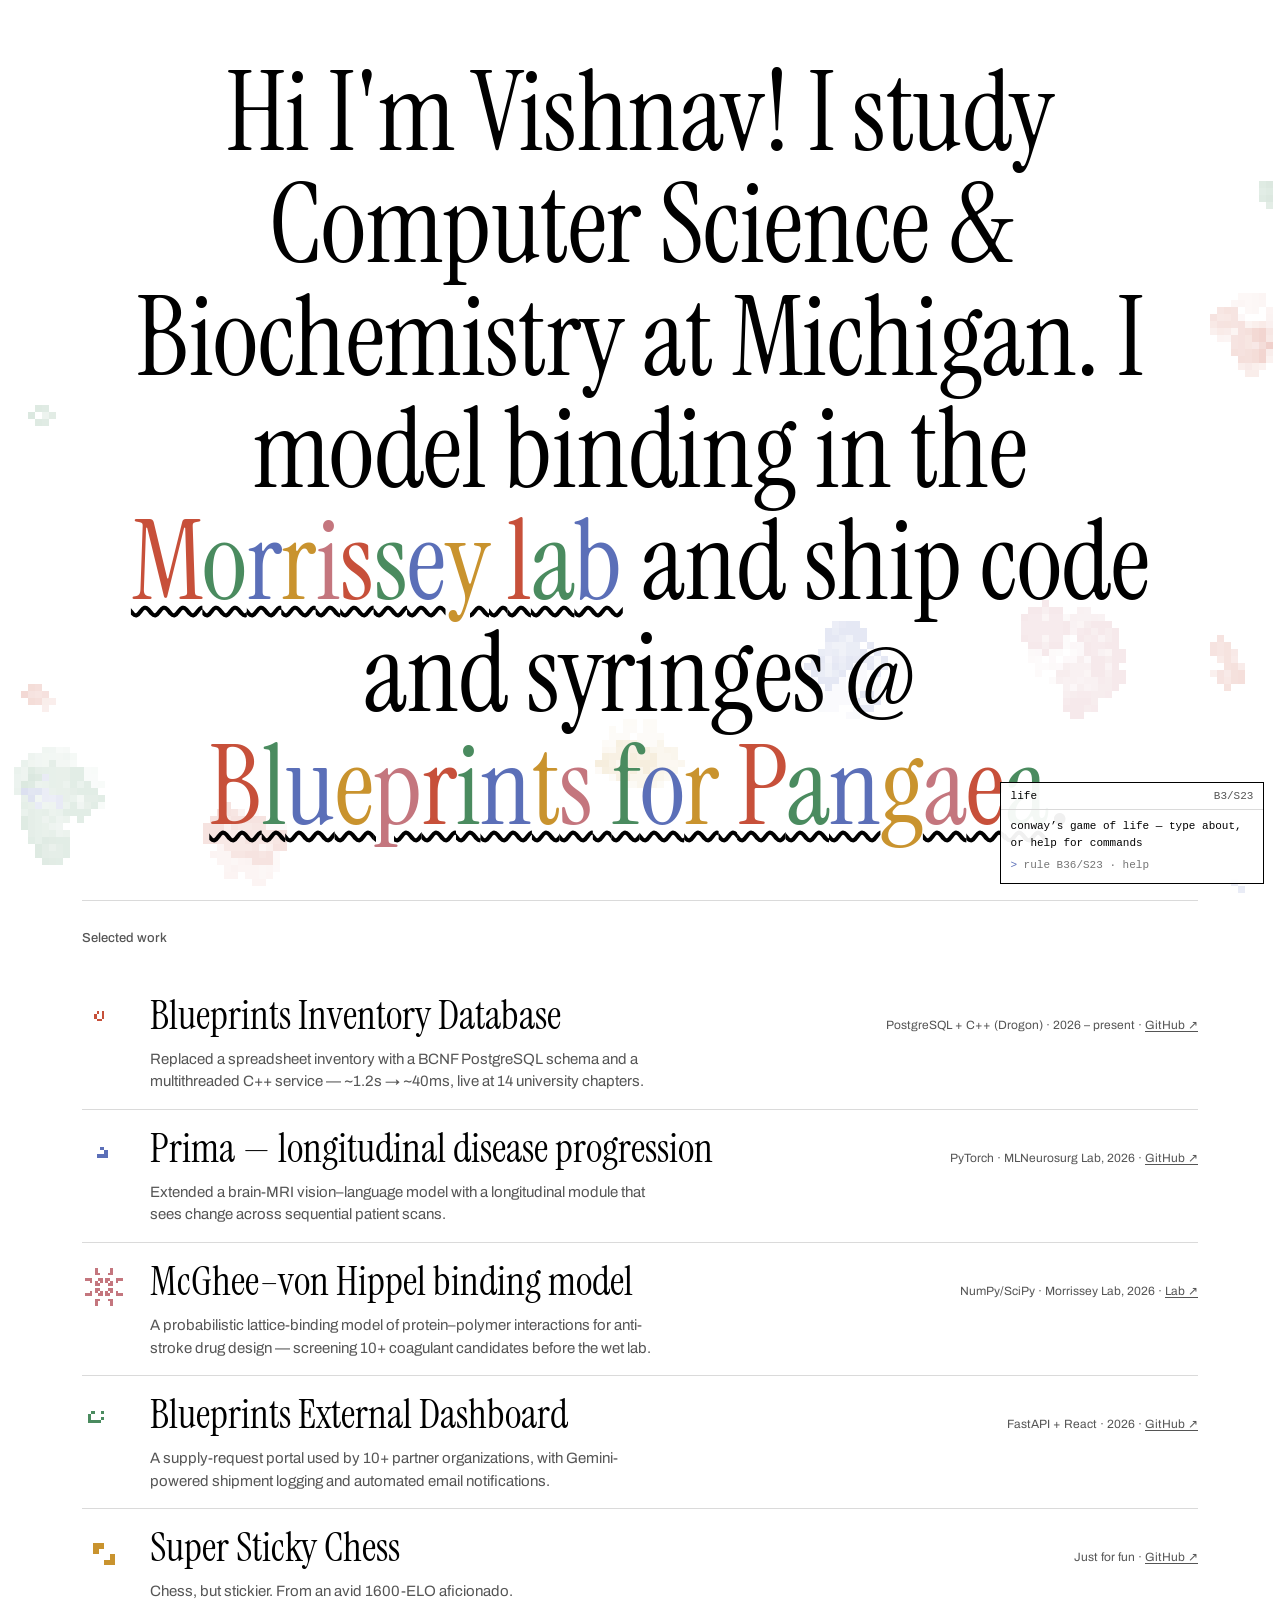
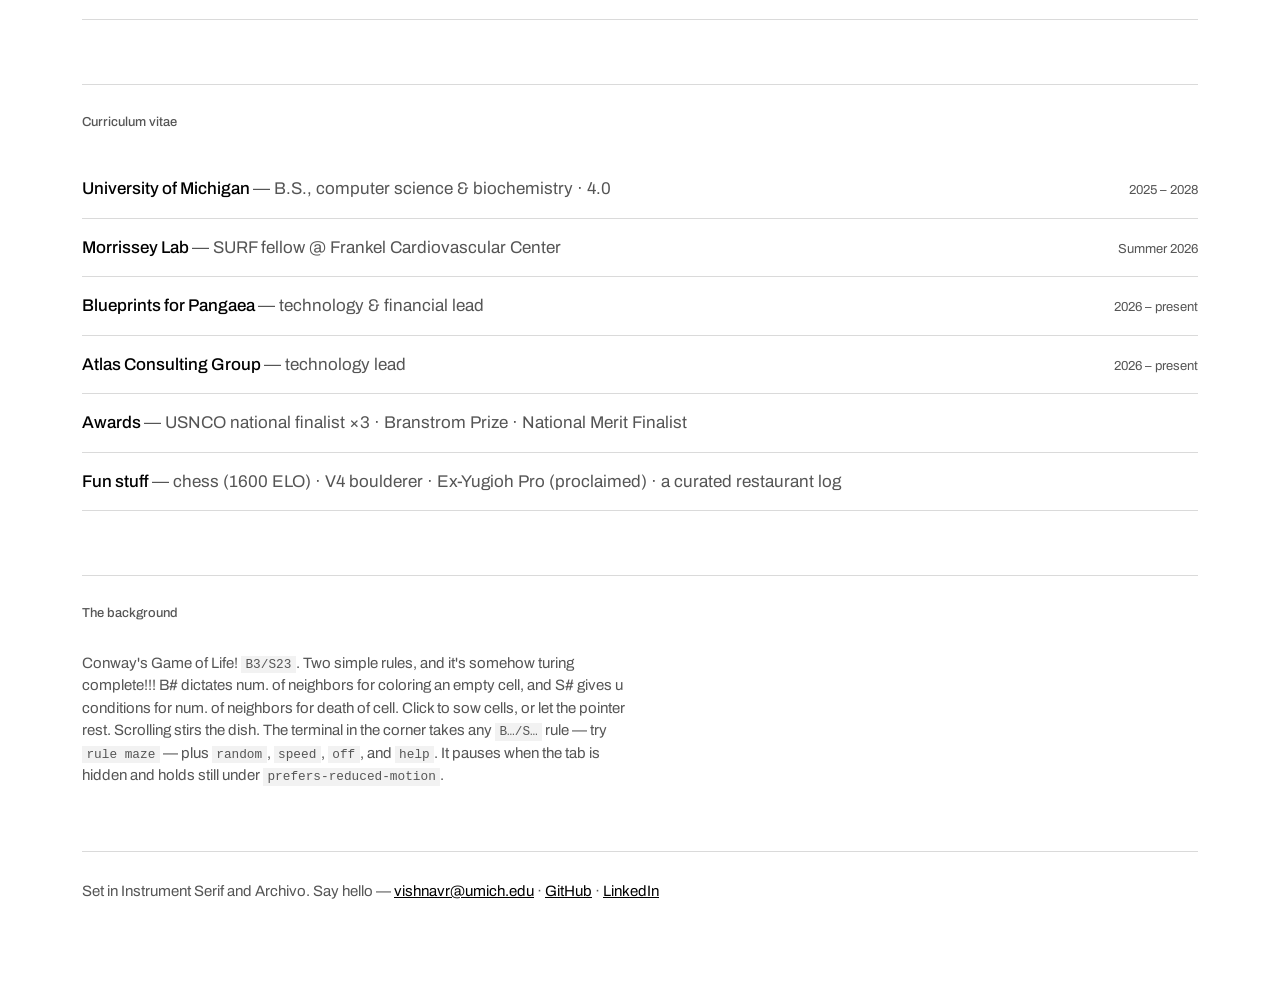
==== commit aeeece94: "change from third to first person on main title screen" ====
--- a/index.html
+++ b/index.html
@@ -271,10 +271,10 @@
 
   <div class="hero">
     <p class="bio">
-      Vishnav studies Computer Science & Biochemistry at Michigan.
-      He models binding in the
+      Hi I'm Vishnav! I study Computer Science & Biochemistry at Michigan.
+      I model binding in the
       <a class="rainbow" href="https://tf7.org/" aria-label="Morrissey lab">Morrissey lab</a>
-      and ships code and syringes @
+      and ship code and syringes @
       <a class="rainbow" href="https://www.blueprintsforpangaea.org/" aria-label="Blueprints for Pangaea">Blueprints for Pangaea</a>.
     </p>
   </div>
